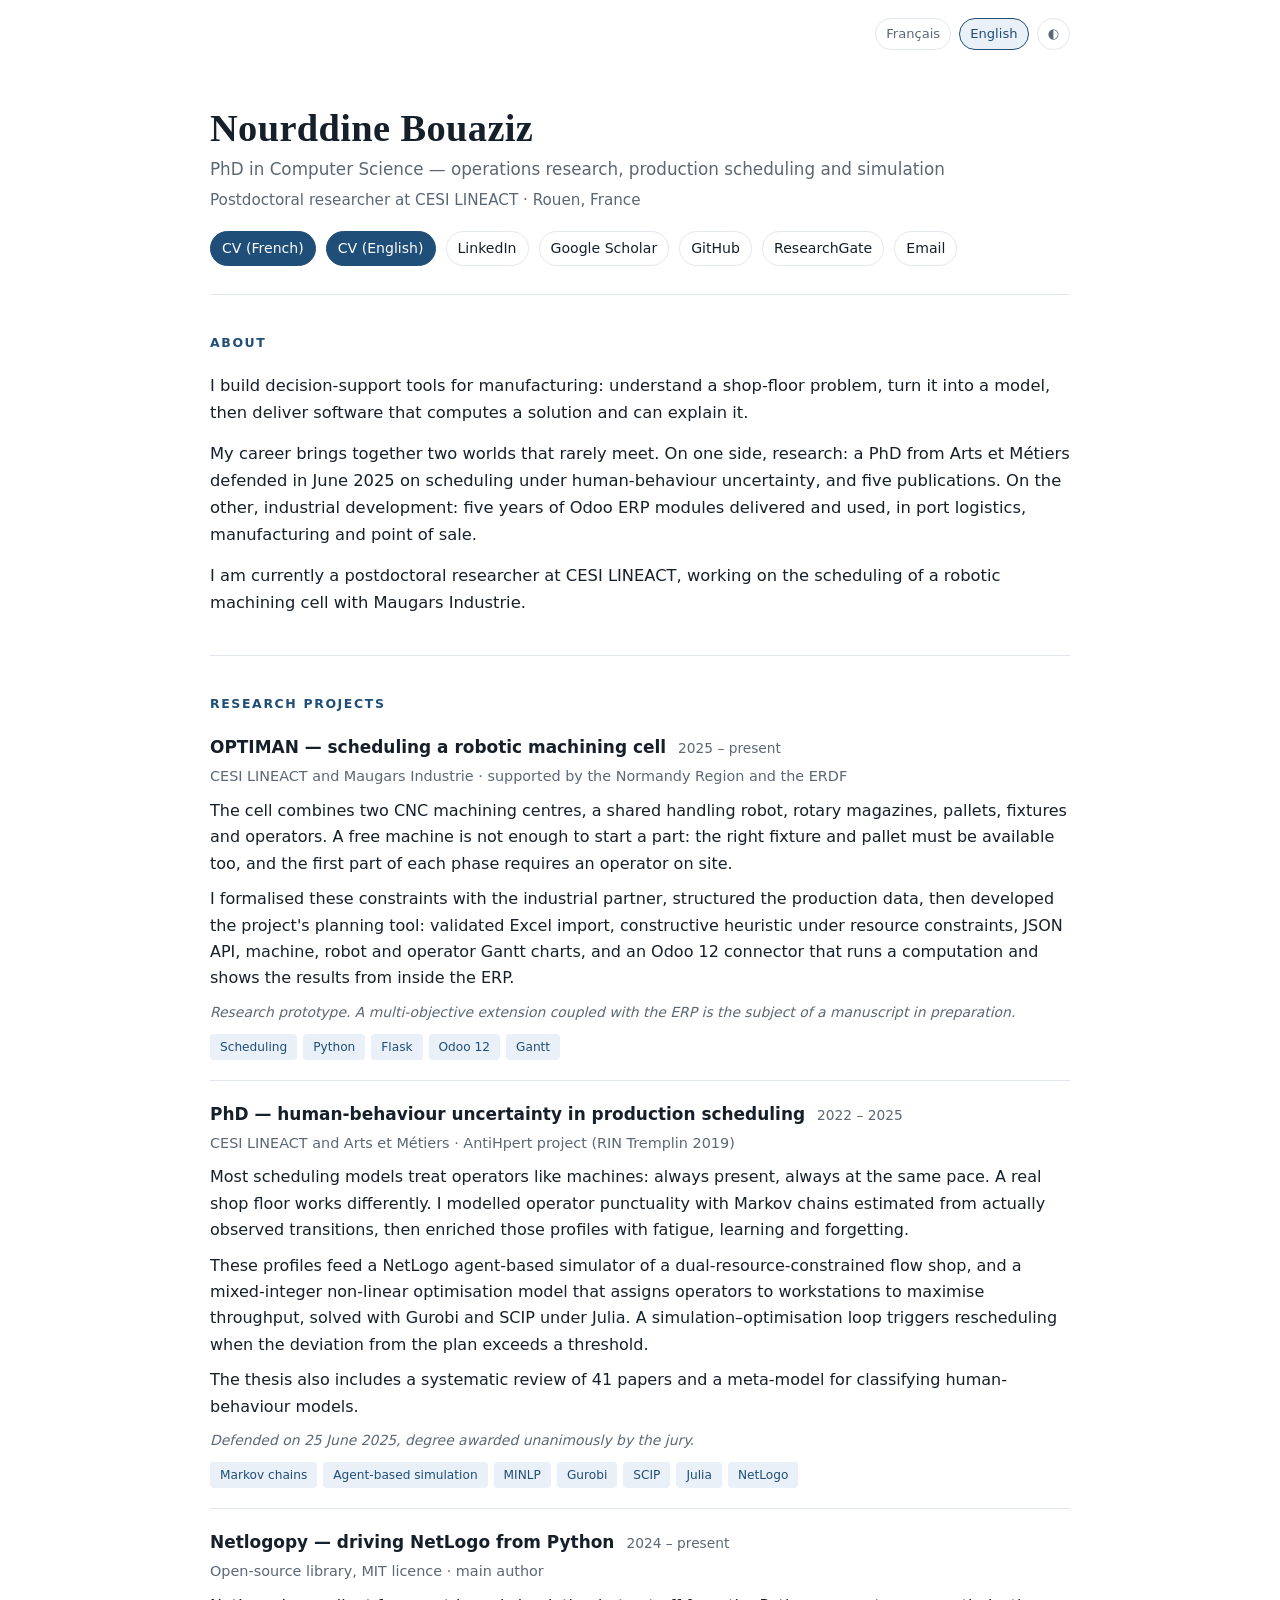
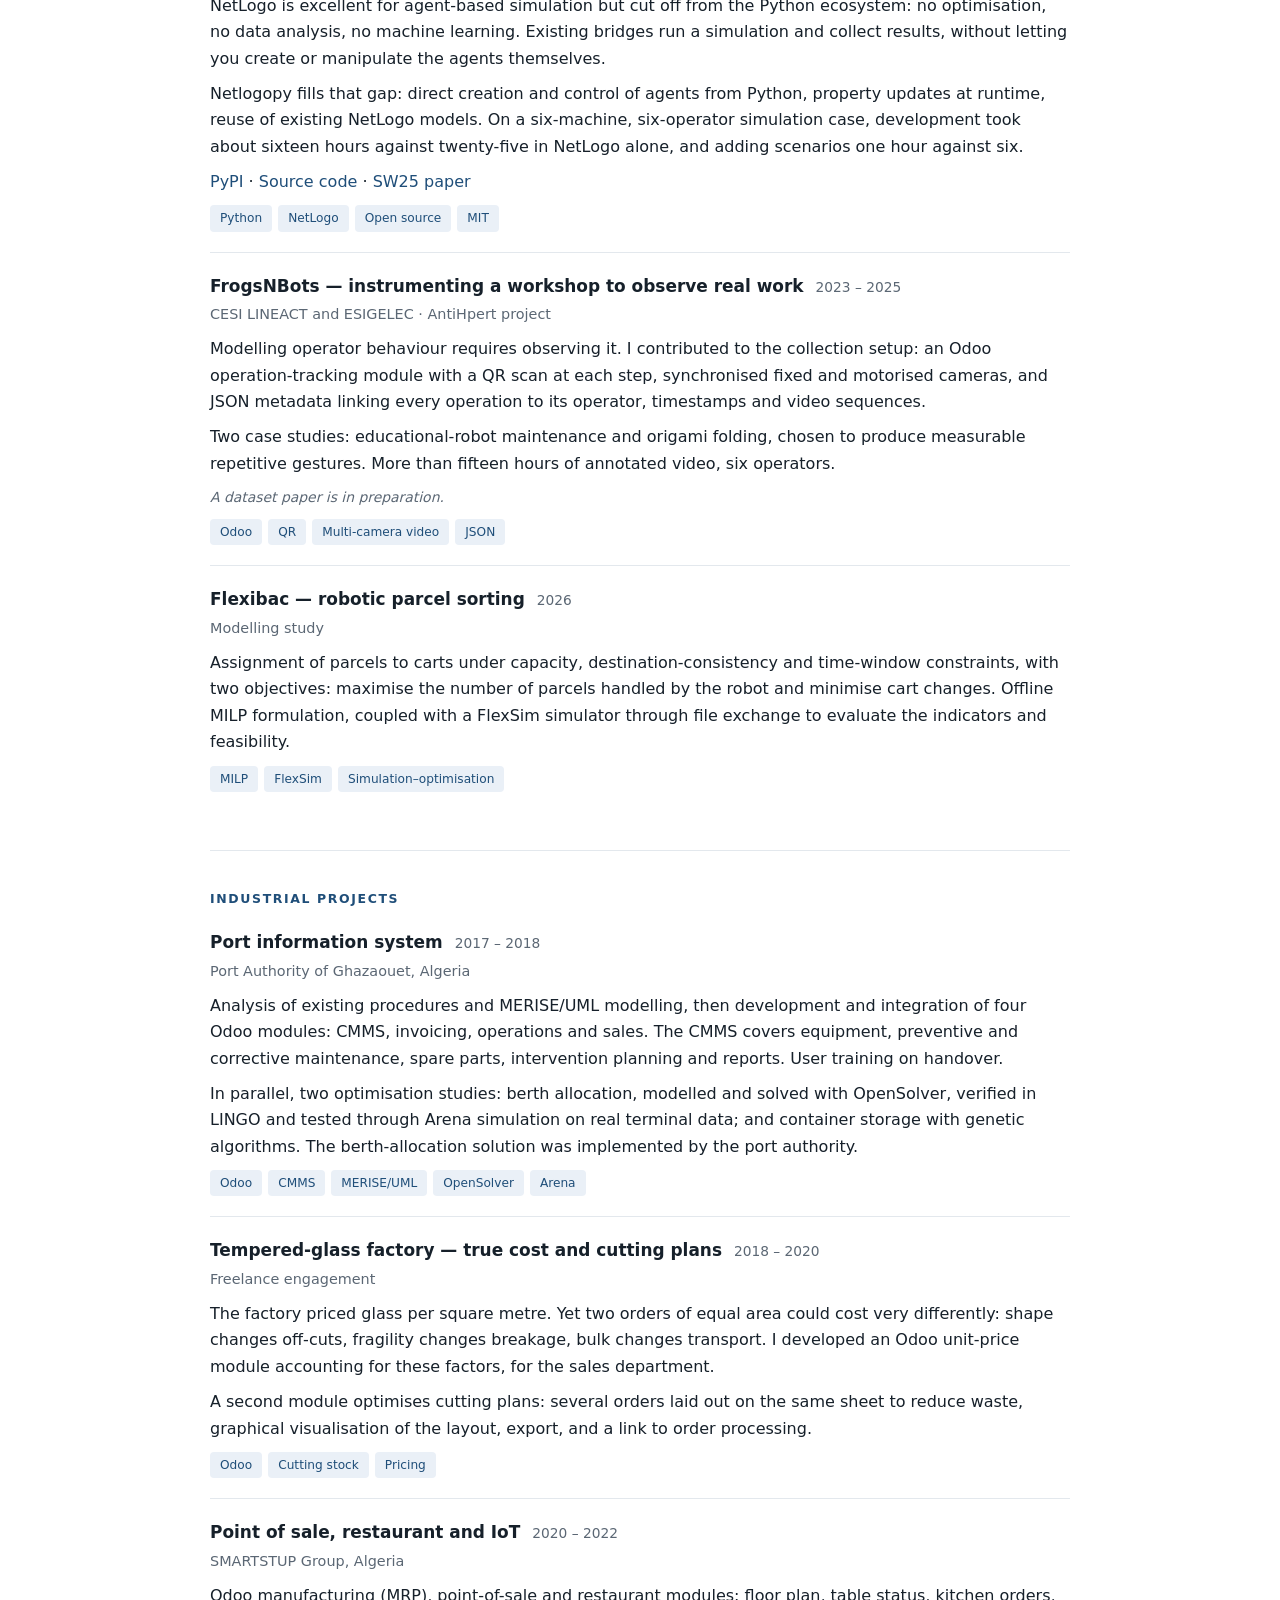
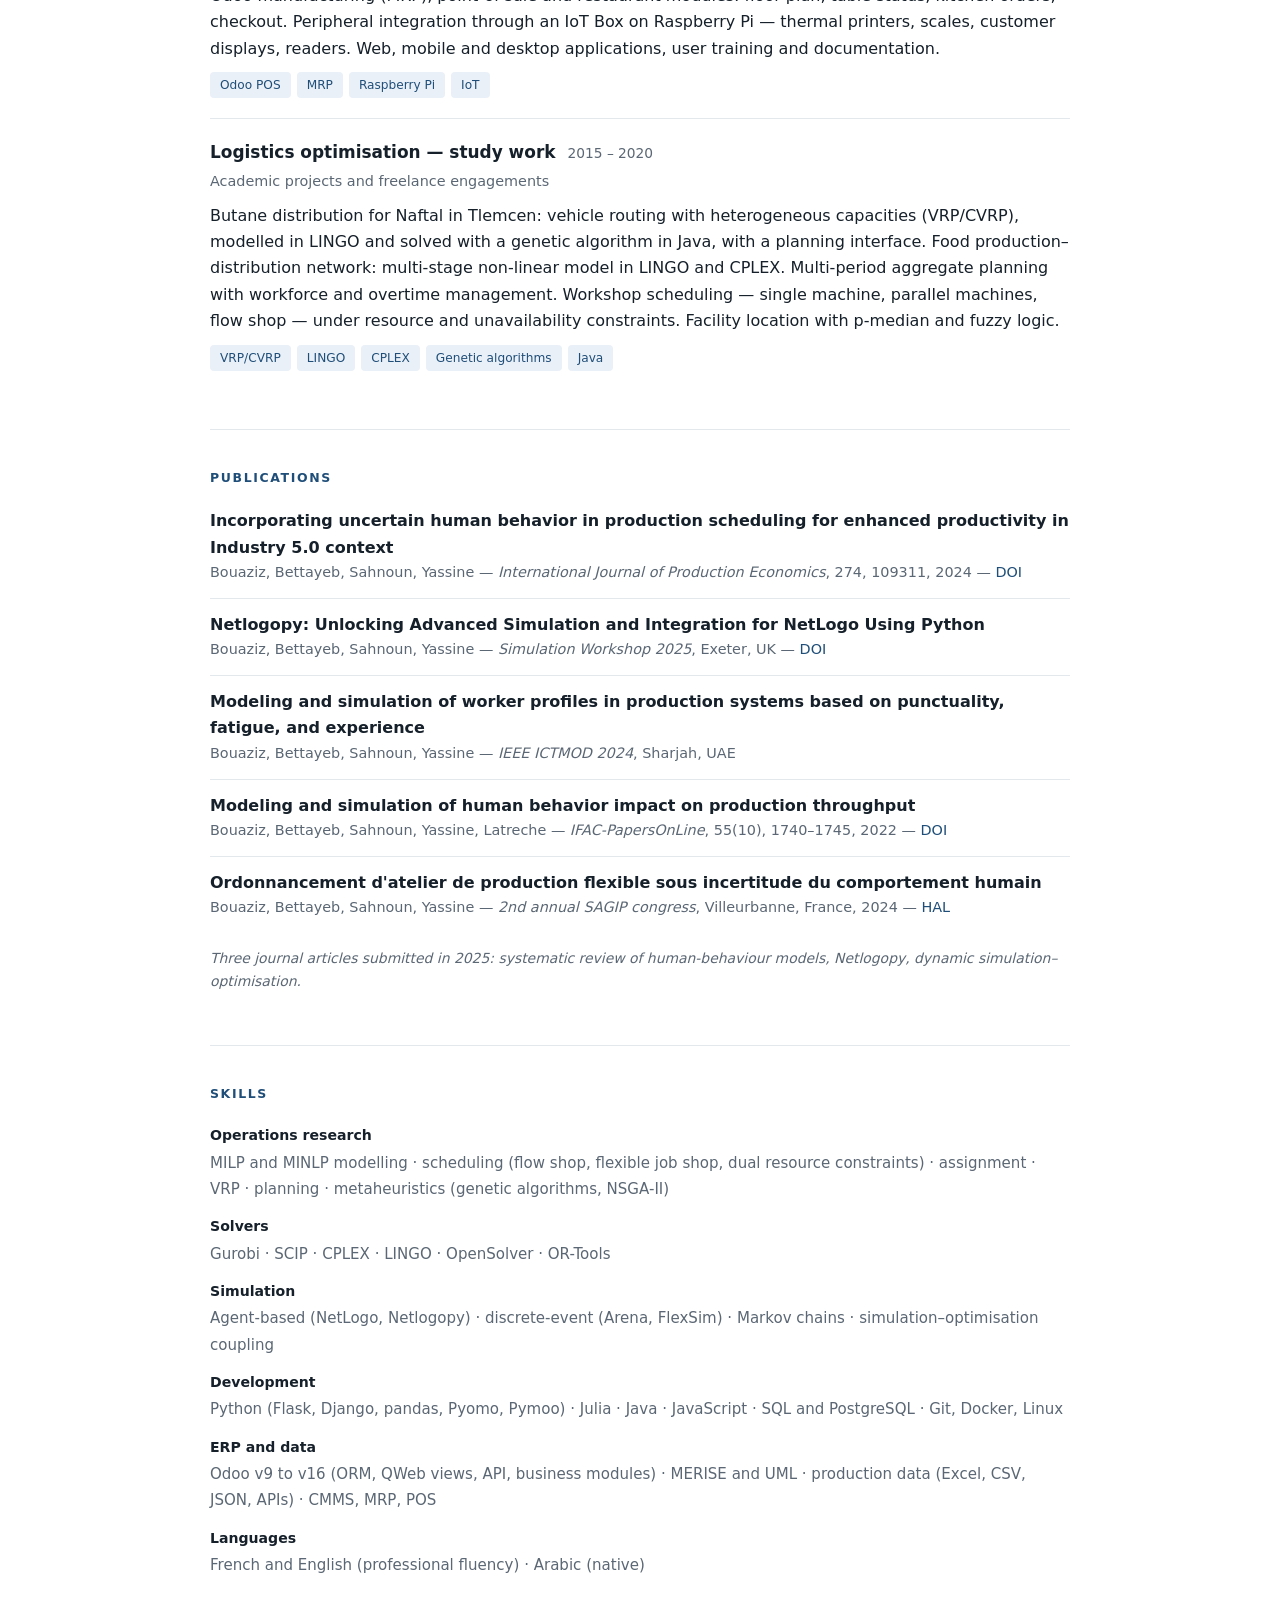
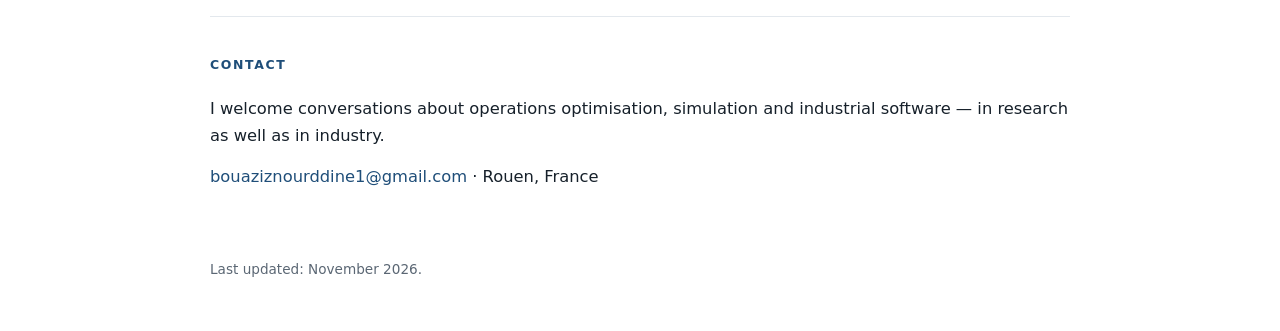
==== index.html @ d294c8d3 "Add files via upload" ====
<!doctype html>
<html lang="fr">
<head>
<meta charset="utf-8">
<meta name="viewport" content="width=device-width, initial-scale=1">
<title>Nourddine Bouaziz</title>
<meta name="description" content="Docteur en informatique — recherche opérationnelle, ordonnancement et simulation des systèmes de production. Python, Odoo, optimisation.">
<link rel="icon" href="data:image/svg+xml,<svg xmlns='http://www.w3.org/2000/svg' viewBox='0 0 100 100'><text y='.9em' font-size='90'>⚙️</text></svg>">
<style>
  :root{
    --bg:#ffffff; --fg:#16202a; --muted:#5b6774; --accent:#1f4e79;
    --accent-soft:#eaf0f7; --border:#e3e8ed; --card:#ffffff; --shadow:0 1px 3px rgba(16,32,48,.06);
    --maxw:860px;
  }
  @media (prefers-color-scheme: dark){
    :root:not([data-theme="light"]){
      --bg:#10161c; --fg:#e7ebef; --muted:#97a3b0; --accent:#7fb2dd;
      --accent-soft:#17222d; --border:#242f3a; --card:#151d25; --shadow:none;
    }
  }
  :root[data-theme="dark"]{
    --bg:#10161c; --fg:#e7ebef; --muted:#97a3b0; --accent:#7fb2dd;
    --accent-soft:#17222d; --border:#242f3a; --card:#151d25; --shadow:none;
  }
  *{box-sizing:border-box}
  html{-webkit-text-size-adjust:100%}
  body{
    margin:0; background:var(--bg); color:var(--fg);
    font:16px/1.65 system-ui,-apple-system,"Segoe UI",Roboto,"Helvetica Neue",Arial,sans-serif;
    padding:0 16px;
  }
  .wrap{max-width:var(--maxw); margin:0 auto}
  a{color:var(--accent); text-decoration:none}
  a:hover{text-decoration:underline}

  /* ---------- en-tête ---------- */
  header{padding:56px 0 28px; border-bottom:1px solid var(--border)}
  .name{
    font-family:Georgia,"Times New Roman",serif; font-size:2.4rem; line-height:1.15;
    margin:0 0 6px; letter-spacing:.01em;
  }
  .tagline{color:var(--muted); font-size:1.05rem; margin:0 0 4px}
  .tagline2{color:var(--muted); font-size:.95rem; margin:0 0 18px}
  .links{display:flex; flex-wrap:wrap; gap:8px 10px; margin-top:14px}
  .links a{
    display:inline-block; padding:5px 11px; border:1px solid var(--border);
    border-radius:999px; font-size:.88rem; color:var(--fg); background:var(--card);
  }
  .links a:hover{border-color:var(--accent); color:var(--accent); text-decoration:none}
  .links a.primary{background:var(--accent); border-color:var(--accent); color:#fff}
  .links a.primary:hover{opacity:.9; color:#fff}

  .toolbar{display:flex; justify-content:flex-end; gap:8px; padding-top:18px}
  .toolbar button{
    font:inherit; font-size:.82rem; padding:4px 10px; cursor:pointer;
    background:var(--card); color:var(--muted);
    border:1px solid var(--border); border-radius:999px;
  }
  .toolbar button[aria-pressed="true"]{background:var(--accent-soft); color:var(--accent); border-color:var(--accent)}

  /* ---------- sections ---------- */
  section{padding:38px 0; border-bottom:1px solid var(--border)}
  section:last-of-type{border-bottom:none}
  h2{
    font-size:.78rem; text-transform:uppercase; letter-spacing:.13em;
    color:var(--accent); margin:0 0 20px; font-weight:700;
  }
  .lead{font-size:1.02rem; margin:0 0 14px}
  .lead:last-child{margin-bottom:0}

  /* ---------- projets ---------- */
  .project{
    padding:20px 0; border-top:1px solid var(--border);
  }
  .project:first-of-type{border-top:none; padding-top:0}
  .p-head{display:flex; flex-wrap:wrap; align-items:baseline; gap:4px 12px; margin-bottom:3px}
  .p-title{font-size:1.06rem; font-weight:650; margin:0}
  .p-period{color:var(--muted); font-size:.86rem; white-space:nowrap}
  .p-org{color:var(--muted); font-size:.9rem; margin:0 0 9px}
  .project p{margin:0 0 9px}
  .tags{display:flex; flex-wrap:wrap; gap:6px; margin-top:10px}
  .tag{
    font-size:.76rem; padding:2px 9px; border-radius:4px;
    background:var(--accent-soft); color:var(--accent); border:1px solid transparent;
  }
  .note{font-size:.87rem; color:var(--muted); font-style:italic}

  /* ---------- publications ---------- */
  .pub{padding:13px 0; border-top:1px solid var(--border)}
  .pub:first-of-type{border-top:none; padding-top:0}
  .pub-t{font-weight:600}
  .pub-m{color:var(--muted); font-size:.9rem}

  /* ---------- compétences ---------- */
  .skill{margin-bottom:13px}
  .skill:last-child{margin-bottom:0}
  .skill b{display:block; font-size:.88rem; margin-bottom:2px}
  .skill span{color:var(--muted); font-size:.94rem}

  footer{padding:30px 0 50px; color:var(--muted); font-size:.85rem}

  [hidden]{display:none !important}

  @media (max-width:600px){
    header{padding-top:34px}
    .name{font-size:1.95rem}
    section{padding:30px 0}
    .p-period{white-space:normal}
  }
</style>
</head>
<body>
<div class="wrap">

  <div class="toolbar">
    <button id="btn-fr" aria-pressed="true">Français</button>
    <button id="btn-en" aria-pressed="false">English</button>
    <button id="btn-theme" aria-pressed="false" title="Thème clair / sombre">◐</button>
  </div>

  <header>
    <h1 class="name">Nourddine Bouaziz</h1>
    <p class="tagline" data-fr="Docteur en informatique — recherche opérationnelle, ordonnancement et simulation" data-en="PhD in Computer Science — operations research, production scheduling and simulation">Docteur en informatique — recherche opérationnelle, ordonnancement et simulation</p>
    <p class="tagline2" data-fr="Chercheur postdoctoral au CESI LINEACT · Rouen, France" data-en="Postdoctoral researcher at CESI LINEACT · Rouen, France">Chercheur postdoctoral au CESI LINEACT · Rouen, France</p>
    <nav class="links">
      <a class="primary" href="CV_Bouaziz_RO-RD_FR.pdf" data-fr="CV (français)" data-en="CV (French)">CV (français)</a>
      <a class="primary" href="CV_Bouaziz_RO-RD_EN.pdf" data-fr="CV (anglais)" data-en="CV (English)">CV (anglais)</a>
      <a href="https://www.linkedin.com/in/nourddine-bouaziz-b58224350/">LinkedIn</a>
      <a href="https://scholar.google.fr/citations?user=P_OKvKwAAAAJ">Google&nbsp;Scholar</a>
      <a href="https://github.com/Bouaziz19">GitHub</a>
      <a href="https://www.researchgate.net/profile/Nourddine-Bouaziz">ResearchGate</a>
      <a href="mailto:bouaziznourddine1@gmail.com">Email</a>
    </nav>
  </header>

  <!-- ================= FRANÇAIS ================= -->
  <main id="fr">

    <section>
      <h2>À propos</h2>
      <p class="lead">Je conçois des outils d'aide à la décision pour la production : comprendre un problème d'atelier, le représenter par un modèle, puis livrer un logiciel qui calcule une solution et sait l'expliquer.</p>
      <p class="lead">Mon parcours associe deux mondes qui se croisent rarement. D'un côté la recherche : un doctorat aux Arts et Métiers soutenu en juin 2025 sur l'ordonnancement sous incertitude du comportement humain, et cinq publications. De l'autre le développement industriel : cinq années de modules ERP Odoo livrés et utilisés, en logistique portuaire, en production et en point de vente.</p>
      <p class="lead">Je suis aujourd'hui chercheur postdoctoral au CESI LINEACT, sur l'ordonnancement d'une cellule d'usinage robotisée avec Maugars Industrie.</p>
    </section>

    <section>
      <h2>Projets de recherche</h2>

      <article class="project">
        <div class="p-head">
          <h3 class="p-title">OPTIMAN — ordonnancement d'une cellule d'usinage robotisée</h3>
          <span class="p-period">2025 – aujourd'hui</span>
        </div>
        <p class="p-org">CESI LINEACT et Maugars Industrie · soutien Région Normandie et FEDER</p>
        <p>Une cellule réunit deux centres d'usinage CNC, un robot de manutention partagé, des magasins rotatifs, des palettes, des montages et des opérateurs. Une machine libre ne suffit pas à lancer une pièce : il faut aussi le bon montage, la bonne palette et, pour la première pièce de chaque phase, un opérateur présent.</p>
        <p>J'ai formalisé ces contraintes avec l'industriel, structuré les données de production, puis développé l'outil de planification du projet : import Excel validé, heuristique constructive sous contraintes de ressources, API JSON, diagrammes de Gantt machines, robot et opérateurs, et un connecteur Odoo 12 qui permet de lancer un calcul et de consulter les résultats depuis l'ERP.</p>
        <p class="note">Prototype de recherche. Une extension multiobjectif couplée à l'ERP fait l'objet d'un manuscrit en préparation.</p>
        <div class="tags"><span class="tag">Ordonnancement</span><span class="tag">Python</span><span class="tag">Flask</span><span class="tag">Odoo 12</span><span class="tag">Gantt</span></div>
      </article>

      <article class="project">
        <div class="p-head">
          <h3 class="p-title">Doctorat — l'incertitude du comportement humain dans l'ordonnancement</h3>
          <span class="p-period">2022 – 2025</span>
        </div>
        <p class="p-org">CESI LINEACT et Arts et Métiers · projet AntiHpert (RIN Tremplin 2019)</p>
        <p>La plupart des modèles d'ordonnancement traitent les opérateurs comme des machines : toujours présents, toujours à la même vitesse. La réalité d'un atelier est autre. J'ai modélisé la ponctualité des opérateurs par des chaînes de Markov estimées sur des transitions réellement observées, puis enrichi ces profils par la fatigue, l'apprentissage et l'oubli.</p>
        <p>Ces profils alimentent un simulateur multi-agents NetLogo d'un flow-shop à double contrainte de ressources, et un modèle d'optimisation non linéaire en nombres entiers qui affecte les opérateurs aux postes en maximisant le débit, résolu avec Gurobi et SCIP sous Julia. Une boucle de simulation–optimisation déclenche un réordonnancement lorsque l'écart au planning dépasse un seuil.</p>
        <p>La thèse comprend aussi une revue systématique de 41 articles et un métamodèle de classification des modèles de comportement humain.</p>
        <p class="note">Soutenue le 25 juin 2025, grade décerné à l'unanimité du jury.</p>
        <div class="tags"><span class="tag">Chaînes de Markov</span><span class="tag">Simulation multi-agents</span><span class="tag">MINLP</span><span class="tag">Gurobi</span><span class="tag">SCIP</span><span class="tag">Julia</span><span class="tag">NetLogo</span></div>
      </article>

      <article class="project">
        <div class="p-head">
          <h3 class="p-title">Netlogopy — piloter NetLogo depuis Python</h3>
          <span class="p-period">2024 – aujourd'hui</span>
        </div>
        <p class="p-org">Bibliothèque open source, licence MIT · auteur principal</p>
        <p>NetLogo est excellent pour la simulation multi-agents, mais isolé de l'écosystème Python : pas d'optimisation, pas d'analyse de données, pas d'apprentissage automatique. Les passerelles existantes lancent une simulation et récupèrent des résultats, sans permettre de créer ni de manipuler les agents eux-mêmes.</p>
        <p>Netlogopy comble ce manque : création et contrôle direct des agents depuis Python, modification de leurs propriétés en cours d'exécution, réutilisation des modèles NetLogo existants. Sur un cas de simulation à six machines et six opérateurs, le développement a demandé environ seize heures contre vingt-cinq en NetLogo seul, et l'ajout de scénarios une heure contre six.</p>
        <p>
          <a href="https://pypi.org/project/netlogopy/">PyPI</a> ·
          <a href="https://github.com/Bouaziz19/netlogopy">Code source</a> ·
          <a href="https://doi.org/10.36819/SW25.019">Article SW25</a>
        </p>
        <div class="tags"><span class="tag">Python</span><span class="tag">NetLogo</span><span class="tag">Open source</span><span class="tag">MIT</span></div>
      </article>

      <article class="project">
        <div class="p-head">
          <h3 class="p-title">FrogsNBots — instrumenter un atelier pour observer le travail réel</h3>
          <span class="p-period">2023 – 2025</span>
        </div>
        <p class="p-org">CESI LINEACT et ESIGELEC · projet AntiHpert</p>
        <p>Modéliser le comportement des opérateurs suppose de l'observer. J'ai contribué au dispositif de collecte : un module Odoo de suivi des opérations avec scans QR à chaque étape, des caméras fixes et motorisées synchronisées, et des métadonnées JSON reliant chaque opération à son opérateur, à son horodatage et à ses séquences vidéo.</p>
        <p>Deux cas d'étude : la maintenance de robots éducatifs et le pliage d'origami, choisis pour produire des gestes répétitifs mesurables. Plus de quinze heures de vidéo annotée, six opérateurs.</p>
        <p class="note">Manuscrit de description du jeu de données en cours.</p>
        <div class="tags"><span class="tag">Odoo</span><span class="tag">QR</span><span class="tag">Vidéo multicaméra</span><span class="tag">JSON</span></div>
      </article>

      <article class="project">
        <div class="p-head">
          <h3 class="p-title">Flexibac — tri robotisé de colis</h3>
          <span class="p-period">2026</span>
        </div>
        <p class="p-org">Étude de modélisation</p>
        <p>Affectation de colis à des chariots sous contraintes de capacité, de cohérence des destinations et de fenêtres temporelles, avec deux objectifs : maximiser le nombre de colis traités par le robot et minimiser les changements de chariots. Formulation MILP hors ligne, couplée à un simulateur FlexSim par échange de fichiers pour évaluer les indicateurs et la faisabilité.</p>
        <div class="tags"><span class="tag">MILP</span><span class="tag">FlexSim</span><span class="tag">Simulation–optimisation</span></div>
      </article>
    </section>

    <section>
      <h2>Projets industriels</h2>

      <article class="project">
        <div class="p-head">
          <h3 class="p-title">Système d'information portuaire</h3>
          <span class="p-period">2017 – 2018</span>
        </div>
        <p class="p-org">Entreprise Portuaire de Ghazaouet, Algérie</p>
        <p>Analyse des procédures existantes et modélisation MERISE/UML, puis développement et intégration de quatre modules Odoo : GMAO, facturation, exploitation et commercial. La GMAO couvre les équipements, la maintenance préventive et corrective, les pièces de rechange, la planification des interventions et les comptes rendus. Formation des utilisateurs à la prise en main.</p>
        <p>En parallèle, deux études d'optimisation : l'allocation des postes à quai, modélisée puis résolue avec OpenSolver, vérifiée sous LINGO et testée par simulation Arena sur les données réelles du terminal ; et le stockage de conteneurs par algorithmes génétiques. La solution d'allocation a été mise en œuvre par l'entreprise portuaire.</p>
        <div class="tags"><span class="tag">Odoo</span><span class="tag">GMAO</span><span class="tag">MERISE/UML</span><span class="tag">OpenSolver</span><span class="tag">Arena</span></div>
      </article>

      <article class="project">
        <div class="p-head">
          <h3 class="p-title">Usine de verre trempé — prix de revient et plans de découpe</h3>
          <span class="p-period">2018 – 2020</span>
        </div>
        <p class="p-org">Mission indépendante</p>
        <p>L'usine facturait le verre au mètre carré. Deux commandes de même surface pouvaient pourtant coûter très différemment : la forme change les chutes, la fragilité change le taux de casse, l'encombrement change le transport. J'ai développé un module Odoo de calcul du prix unitaire intégrant ces facteurs, destiné au service commercial.</p>
        <p>Un second module optimise les plans de découpe : répartition de plusieurs commandes sur une même plaque pour réduire les chutes, visualisation graphique du plan, export, et liaison avec le traitement des commandes.</p>
        <div class="tags"><span class="tag">Odoo</span><span class="tag">Cutting stock</span><span class="tag">Tarification</span></div>
      </article>

      <article class="project">
        <div class="p-head">
          <h3 class="p-title">Point de vente, restauration et IoT</h3>
          <span class="p-period">2020 – 2022</span>
        </div>
        <p class="p-org">SMARTSTUP Group, Algérie</p>
        <p>Modules Odoo de production (MRP), de point de vente et de restauration : plan de salle, état des tables, commandes cuisine, encaissement. Intégration des périphériques par IoT Box sur Raspberry Pi — imprimantes thermiques, balances, afficheurs client, lecteurs. Développement d'applications web, mobile et desktop, formation des utilisateurs et documentation.</p>
        <div class="tags"><span class="tag">Odoo POS</span><span class="tag">MRP</span><span class="tag">Raspberry Pi</span><span class="tag">IoT</span></div>
      </article>

      <article class="project">
        <div class="p-head">
          <h3 class="p-title">Optimisation logistique — travaux d'étude</h3>
          <span class="p-period">2015 – 2020</span>
        </div>
        <p class="p-org">Projets académiques et missions indépendantes</p>
        <p>Distribution de gaz butane pour Naftal à Tlemcen : tournées de véhicules à capacités hétérogènes (VRP/CVRP), modélisée sous LINGO et résolue par algorithme génétique en Java, avec interface de planification. Réseau de production–distribution agroalimentaire : modèle non linéaire multi-étapes sous LINGO et CPLEX. Planification agrégée multi-période avec gestion des effectifs et des heures supplémentaires. Ordonnancement d'ateliers — machine unique, machines parallèles, flow-shop — sous contraintes de ressources et d'indisponibilité. Localisation d'installations par p-médian et par logique floue.</p>
        <div class="tags"><span class="tag">VRP/CVRP</span><span class="tag">LINGO</span><span class="tag">CPLEX</span><span class="tag">Algorithmes génétiques</span><span class="tag">Java</span></div>
      </article>
    </section>

    <section>
      <h2>Publications</h2>
      <div class="pub">
        <div class="pub-t">Incorporating uncertain human behavior in production scheduling for enhanced productivity in Industry 5.0 context</div>
        <div class="pub-m">Bouaziz, Bettayeb, Sahnoun, Yassine — <i>International Journal of Production Economics</i>, 274, 109311, 2024 — <a href="https://doi.org/10.1016/j.ijpe.2024.109311">DOI</a></div>
      </div>
      <div class="pub">
        <div class="pub-t">Netlogopy: Unlocking Advanced Simulation and Integration for NetLogo Using Python</div>
        <div class="pub-m">Bouaziz, Bettayeb, Sahnoun, Yassine — <i>Simulation Workshop 2025</i>, Exeter — <a href="https://doi.org/10.36819/SW25.019">DOI</a></div>
      </div>
      <div class="pub">
        <div class="pub-t">Modeling and simulation of worker profiles in production systems based on punctuality, fatigue, and experience</div>
        <div class="pub-m">Bouaziz, Bettayeb, Sahnoun, Yassine — <i>IEEE ICTMOD 2024</i>, Sharjah</div>
      </div>
      <div class="pub">
        <div class="pub-t">Modeling and simulation of human behavior impact on production throughput</div>
        <div class="pub-m">Bouaziz, Bettayeb, Sahnoun, Yassine, Latreche — <i>IFAC-PapersOnLine</i>, 55(10), 1740–1745, 2022 — <a href="https://doi.org/10.1016/j.ifacol.2022.09.649">DOI</a></div>
      </div>
      <div class="pub">
        <div class="pub-t">Ordonnancement d'atelier de production flexible sous incertitude du comportement humain</div>
        <div class="pub-m">Bouaziz, Bettayeb, Sahnoun, Yassine — <i>2<sup>e</sup> congrès annuel de la SAGIP</i>, Villeurbanne, 2024 — <a href="https://hal.science/hal-04627782">HAL</a></div>
      </div>
      <p class="note" style="margin-top:14px">Trois articles de revue soumis en 2025 : revue systématique des modèles de comportement humain, Netlogopy, sim-optimisation dynamique.</p>
    </section>

    <section>
      <h2>Compétences</h2>
      <div class="skill"><b>Recherche opérationnelle</b><span>Modélisation MILP et MINLP · ordonnancement (flow-shop, job-shop flexible, double contrainte de ressources) · affectation · VRP · planification · métaheuristiques (algorithmes génétiques, NSGA-II)</span></div>
      <div class="skill"><b>Solveurs</b><span>Gurobi · SCIP · CPLEX · LINGO · OpenSolver · OR-Tools</span></div>
      <div class="skill"><b>Simulation</b><span>Multi-agents (NetLogo, Netlogopy) · événements discrets (Arena, FlexSim) · chaînes de Markov · couplage simulation–optimisation</span></div>
      <div class="skill"><b>Développement</b><span>Python (Flask, Django, pandas, Pyomo, Pymoo) · Julia · Java · JavaScript · SQL et PostgreSQL · Git, Docker, Linux</span></div>
      <div class="skill"><b>ERP et données</b><span>Odoo v9 à v16 (ORM, vues QWeb, API, modules métier) · MERISE et UML · données de production (Excel, CSV, JSON, API) · GMAO, MRP, POS</span></div>
      <div class="skill"><b>Langues</b><span>Français et anglais (courant professionnel) · arabe (langue maternelle)</span></div>
    </section>

    <section>
      <h2>Contact</h2>
      <p class="lead">Je suis ouvert aux échanges sur l'optimisation des opérations, la simulation et les logiciels industriels — en recherche comme en industrie.</p>
      <p class="lead"><a href="mailto:bouaziznourddine1@gmail.com">bouaziznourddine1@gmail.com</a> · Rouen, France</p>
    </section>

  </main>

  <!-- ================= ENGLISH ================= -->
  <main id="en" hidden>

    <section>
      <h2>About</h2>
      <p class="lead">I build decision-support tools for manufacturing: understand a shop-floor problem, turn it into a model, then deliver software that computes a solution and can explain it.</p>
      <p class="lead">My career brings together two worlds that rarely meet. On one side, research: a PhD from Arts et Métiers defended in June 2025 on scheduling under human-behaviour uncertainty, and five publications. On the other, industrial development: five years of Odoo ERP modules delivered and used, in port logistics, manufacturing and point of sale.</p>
      <p class="lead">I am currently a postdoctoral researcher at CESI LINEACT, working on the scheduling of a robotic machining cell with Maugars Industrie.</p>
    </section>

    <section>
      <h2>Research projects</h2>

      <article class="project">
        <div class="p-head">
          <h3 class="p-title">OPTIMAN — scheduling a robotic machining cell</h3>
          <span class="p-period">2025 – present</span>
        </div>
        <p class="p-org">CESI LINEACT and Maugars Industrie · supported by the Normandy Region and the ERDF</p>
        <p>The cell combines two CNC machining centres, a shared handling robot, rotary magazines, pallets, fixtures and operators. A free machine is not enough to start a part: the right fixture and pallet must be available too, and the first part of each phase requires an operator on site.</p>
        <p>I formalised these constraints with the industrial partner, structured the production data, then developed the project's planning tool: validated Excel import, constructive heuristic under resource constraints, JSON API, machine, robot and operator Gantt charts, and an Odoo 12 connector that runs a computation and shows the results from inside the ERP.</p>
        <p class="note">Research prototype. A multi-objective extension coupled with the ERP is the subject of a manuscript in preparation.</p>
        <div class="tags"><span class="tag">Scheduling</span><span class="tag">Python</span><span class="tag">Flask</span><span class="tag">Odoo 12</span><span class="tag">Gantt</span></div>
      </article>

      <article class="project">
        <div class="p-head">
          <h3 class="p-title">PhD — human-behaviour uncertainty in production scheduling</h3>
          <span class="p-period">2022 – 2025</span>
        </div>
        <p class="p-org">CESI LINEACT and Arts et Métiers · AntiHpert project (RIN Tremplin 2019)</p>
        <p>Most scheduling models treat operators like machines: always present, always at the same pace. A real shop floor works differently. I modelled operator punctuality with Markov chains estimated from actually observed transitions, then enriched those profiles with fatigue, learning and forgetting.</p>
        <p>These profiles feed a NetLogo agent-based simulator of a dual-resource-constrained flow shop, and a mixed-integer non-linear optimisation model that assigns operators to workstations to maximise throughput, solved with Gurobi and SCIP under Julia. A simulation–optimisation loop triggers rescheduling when the deviation from the plan exceeds a threshold.</p>
        <p>The thesis also includes a systematic review of 41 papers and a meta-model for classifying human-behaviour models.</p>
        <p class="note">Defended on 25 June 2025, degree awarded unanimously by the jury.</p>
        <div class="tags"><span class="tag">Markov chains</span><span class="tag">Agent-based simulation</span><span class="tag">MINLP</span><span class="tag">Gurobi</span><span class="tag">SCIP</span><span class="tag">Julia</span><span class="tag">NetLogo</span></div>
      </article>

      <article class="project">
        <div class="p-head">
          <h3 class="p-title">Netlogopy — driving NetLogo from Python</h3>
          <span class="p-period">2024 – present</span>
        </div>
        <p class="p-org">Open-source library, MIT licence · main author</p>
        <p>NetLogo is excellent for agent-based simulation but cut off from the Python ecosystem: no optimisation, no data analysis, no machine learning. Existing bridges run a simulation and collect results, without letting you create or manipulate the agents themselves.</p>
        <p>Netlogopy fills that gap: direct creation and control of agents from Python, property updates at runtime, reuse of existing NetLogo models. On a six-machine, six-operator simulation case, development took about sixteen hours against twenty-five in NetLogo alone, and adding scenarios one hour against six.</p>
        <p>
          <a href="https://pypi.org/project/netlogopy/">PyPI</a> ·
          <a href="https://github.com/Bouaziz19/netlogopy">Source code</a> ·
          <a href="https://doi.org/10.36819/SW25.019">SW25 paper</a>
        </p>
        <div class="tags"><span class="tag">Python</span><span class="tag">NetLogo</span><span class="tag">Open source</span><span class="tag">MIT</span></div>
      </article>

      <article class="project">
        <div class="p-head">
          <h3 class="p-title">FrogsNBots — instrumenting a workshop to observe real work</h3>
          <span class="p-period">2023 – 2025</span>
        </div>
        <p class="p-org">CESI LINEACT and ESIGELEC · AntiHpert project</p>
        <p>Modelling operator behaviour requires observing it. I contributed to the collection setup: an Odoo operation-tracking module with a QR scan at each step, synchronised fixed and motorised cameras, and JSON metadata linking every operation to its operator, timestamps and video sequences.</p>
        <p>Two case studies: educational-robot maintenance and origami folding, chosen to produce measurable repetitive gestures. More than fifteen hours of annotated video, six operators.</p>
        <p class="note">A dataset paper is in preparation.</p>
        <div class="tags"><span class="tag">Odoo</span><span class="tag">QR</span><span class="tag">Multi-camera video</span><span class="tag">JSON</span></div>
      </article>

      <article class="project">
        <div class="p-head">
          <h3 class="p-title">Flexibac — robotic parcel sorting</h3>
          <span class="p-period">2026</span>
        </div>
        <p class="p-org">Modelling study</p>
        <p>Assignment of parcels to carts under capacity, destination-consistency and time-window constraints, with two objectives: maximise the number of parcels handled by the robot and minimise cart changes. Offline MILP formulation, coupled with a FlexSim simulator through file exchange to evaluate the indicators and feasibility.</p>
        <div class="tags"><span class="tag">MILP</span><span class="tag">FlexSim</span><span class="tag">Simulation–optimisation</span></div>
      </article>
    </section>

    <section>
      <h2>Industrial projects</h2>

      <article class="project">
        <div class="p-head">
          <h3 class="p-title">Port information system</h3>
          <span class="p-period">2017 – 2018</span>
        </div>
        <p class="p-org">Port Authority of Ghazaouet, Algeria</p>
        <p>Analysis of existing procedures and MERISE/UML modelling, then development and integration of four Odoo modules: CMMS, invoicing, operations and sales. The CMMS covers equipment, preventive and corrective maintenance, spare parts, intervention planning and reports. User training on handover.</p>
        <p>In parallel, two optimisation studies: berth allocation, modelled and solved with OpenSolver, verified in LINGO and tested through Arena simulation on real terminal data; and container storage with genetic algorithms. The berth-allocation solution was implemented by the port authority.</p>
        <div class="tags"><span class="tag">Odoo</span><span class="tag">CMMS</span><span class="tag">MERISE/UML</span><span class="tag">OpenSolver</span><span class="tag">Arena</span></div>
      </article>

      <article class="project">
        <div class="p-head">
          <h3 class="p-title">Tempered-glass factory — true cost and cutting plans</h3>
          <span class="p-period">2018 – 2020</span>
        </div>
        <p class="p-org">Freelance engagement</p>
        <p>The factory priced glass per square metre. Yet two orders of equal area could cost very differently: shape changes off-cuts, fragility changes breakage, bulk changes transport. I developed an Odoo unit-price module accounting for these factors, for the sales department.</p>
        <p>A second module optimises cutting plans: several orders laid out on the same sheet to reduce waste, graphical visualisation of the layout, export, and a link to order processing.</p>
        <div class="tags"><span class="tag">Odoo</span><span class="tag">Cutting stock</span><span class="tag">Pricing</span></div>
      </article>

      <article class="project">
        <div class="p-head">
          <h3 class="p-title">Point of sale, restaurant and IoT</h3>
          <span class="p-period">2020 – 2022</span>
        </div>
        <p class="p-org">SMARTSTUP Group, Algeria</p>
        <p>Odoo manufacturing (MRP), point-of-sale and restaurant modules: floor plan, table status, kitchen orders, checkout. Peripheral integration through an IoT Box on Raspberry Pi — thermal printers, scales, customer displays, readers. Web, mobile and desktop applications, user training and documentation.</p>
        <div class="tags"><span class="tag">Odoo POS</span><span class="tag">MRP</span><span class="tag">Raspberry Pi</span><span class="tag">IoT</span></div>
      </article>

      <article class="project">
        <div class="p-head">
          <h3 class="p-title">Logistics optimisation — study work</h3>
          <span class="p-period">2015 – 2020</span>
        </div>
        <p class="p-org">Academic projects and freelance engagements</p>
        <p>Butane distribution for Naftal in Tlemcen: vehicle routing with heterogeneous capacities (VRP/CVRP), modelled in LINGO and solved with a genetic algorithm in Java, with a planning interface. Food production–distribution network: multi-stage non-linear model in LINGO and CPLEX. Multi-period aggregate planning with workforce and overtime management. Workshop scheduling — single machine, parallel machines, flow shop — under resource and unavailability constraints. Facility location with p-median and fuzzy logic.</p>
        <div class="tags"><span class="tag">VRP/CVRP</span><span class="tag">LINGO</span><span class="tag">CPLEX</span><span class="tag">Genetic algorithms</span><span class="tag">Java</span></div>
      </article>
    </section>

    <section>
      <h2>Publications</h2>
      <div class="pub">
        <div class="pub-t">Incorporating uncertain human behavior in production scheduling for enhanced productivity in Industry 5.0 context</div>
        <div class="pub-m">Bouaziz, Bettayeb, Sahnoun, Yassine — <i>International Journal of Production Economics</i>, 274, 109311, 2024 — <a href="https://doi.org/10.1016/j.ijpe.2024.109311">DOI</a></div>
      </div>
      <div class="pub">
        <div class="pub-t">Netlogopy: Unlocking Advanced Simulation and Integration for NetLogo Using Python</div>
        <div class="pub-m">Bouaziz, Bettayeb, Sahnoun, Yassine — <i>Simulation Workshop 2025</i>, Exeter, UK — <a href="https://doi.org/10.36819/SW25.019">DOI</a></div>
      </div>
      <div class="pub">
        <div class="pub-t">Modeling and simulation of worker profiles in production systems based on punctuality, fatigue, and experience</div>
        <div class="pub-m">Bouaziz, Bettayeb, Sahnoun, Yassine — <i>IEEE ICTMOD 2024</i>, Sharjah, UAE</div>
      </div>
      <div class="pub">
        <div class="pub-t">Modeling and simulation of human behavior impact on production throughput</div>
        <div class="pub-m">Bouaziz, Bettayeb, Sahnoun, Yassine, Latreche — <i>IFAC-PapersOnLine</i>, 55(10), 1740–1745, 2022 — <a href="https://doi.org/10.1016/j.ifacol.2022.09.649">DOI</a></div>
      </div>
      <div class="pub">
        <div class="pub-t">Ordonnancement d'atelier de production flexible sous incertitude du comportement humain</div>
        <div class="pub-m">Bouaziz, Bettayeb, Sahnoun, Yassine — <i>2nd annual SAGIP congress</i>, Villeurbanne, France, 2024 — <a href="https://hal.science/hal-04627782">HAL</a></div>
      </div>
      <p class="note" style="margin-top:14px">Three journal articles submitted in 2025: systematic review of human-behaviour models, Netlogopy, dynamic simulation–optimisation.</p>
    </section>

    <section>
      <h2>Skills</h2>
      <div class="skill"><b>Operations research</b><span>MILP and MINLP modelling · scheduling (flow shop, flexible job shop, dual resource constraints) · assignment · VRP · planning · metaheuristics (genetic algorithms, NSGA-II)</span></div>
      <div class="skill"><b>Solvers</b><span>Gurobi · SCIP · CPLEX · LINGO · OpenSolver · OR-Tools</span></div>
      <div class="skill"><b>Simulation</b><span>Agent-based (NetLogo, Netlogopy) · discrete-event (Arena, FlexSim) · Markov chains · simulation–optimisation coupling</span></div>
      <div class="skill"><b>Development</b><span>Python (Flask, Django, pandas, Pyomo, Pymoo) · Julia · Java · JavaScript · SQL and PostgreSQL · Git, Docker, Linux</span></div>
      <div class="skill"><b>ERP and data</b><span>Odoo v9 to v16 (ORM, QWeb views, API, business modules) · MERISE and UML · production data (Excel, CSV, JSON, APIs) · CMMS, MRP, POS</span></div>
      <div class="skill"><b>Languages</b><span>French and English (professional fluency) · Arabic (native)</span></div>
    </section>

    <section>
      <h2>Contact</h2>
      <p class="lead">I welcome conversations about operations optimisation, simulation and industrial software — in research as well as in industry.</p>
      <p class="lead"><a href="mailto:bouaziznourddine1@gmail.com">bouaziznourddine1@gmail.com</a> · Rouen, France</p>
    </section>

  </main>

  <footer>
    <span data-fr="Dernière mise à jour : novembre 2026." data-en="Last updated: November 2026.">Dernière mise à jour : novembre 2026.</span>
  </footer>

</div>

<script>
(function(){
  var fr = document.getElementById('fr'),
      en = document.getElementById('en'),
      bFr = document.getElementById('btn-fr'),
      bEn = document.getElementById('btn-en'),
      bTh = document.getElementById('btn-theme'),
      root = document.documentElement;

  function setLang(l){
    var isFr = (l === 'fr');
    fr.hidden = !isFr; en.hidden = isFr;
    bFr.setAttribute('aria-pressed', isFr);
    bEn.setAttribute('aria-pressed', !isFr);
    root.lang = l;
    document.querySelectorAll('[data-fr]').forEach(function(el){
      el.textContent = el.getAttribute(isFr ? 'data-fr' : 'data-en');
    });
    try { localStorage.setItem('lang', l); } catch(e){}
  }

  bFr.addEventListener('click', function(){ setLang('fr'); });
  bEn.addEventListener('click', function(){ setLang('en'); });

  bTh.addEventListener('click', function(){
    var dark = root.getAttribute('data-theme') === 'dark';
    root.setAttribute('data-theme', dark ? 'light' : 'dark');
    bTh.setAttribute('aria-pressed', String(!dark));
    try { localStorage.setItem('theme', dark ? 'light' : 'dark'); } catch(e){}
  });

  try {
    var l = localStorage.getItem('lang');
    if (l) setLang(l);
    else if ((navigator.language || '').slice(0,2) !== 'fr') setLang('en');
    var t = localStorage.getItem('theme');
    if (t) { root.setAttribute('data-theme', t); bTh.setAttribute('aria-pressed', String(t === 'dark')); }
  } catch(e){}
})();
</script>
</body>
</html>
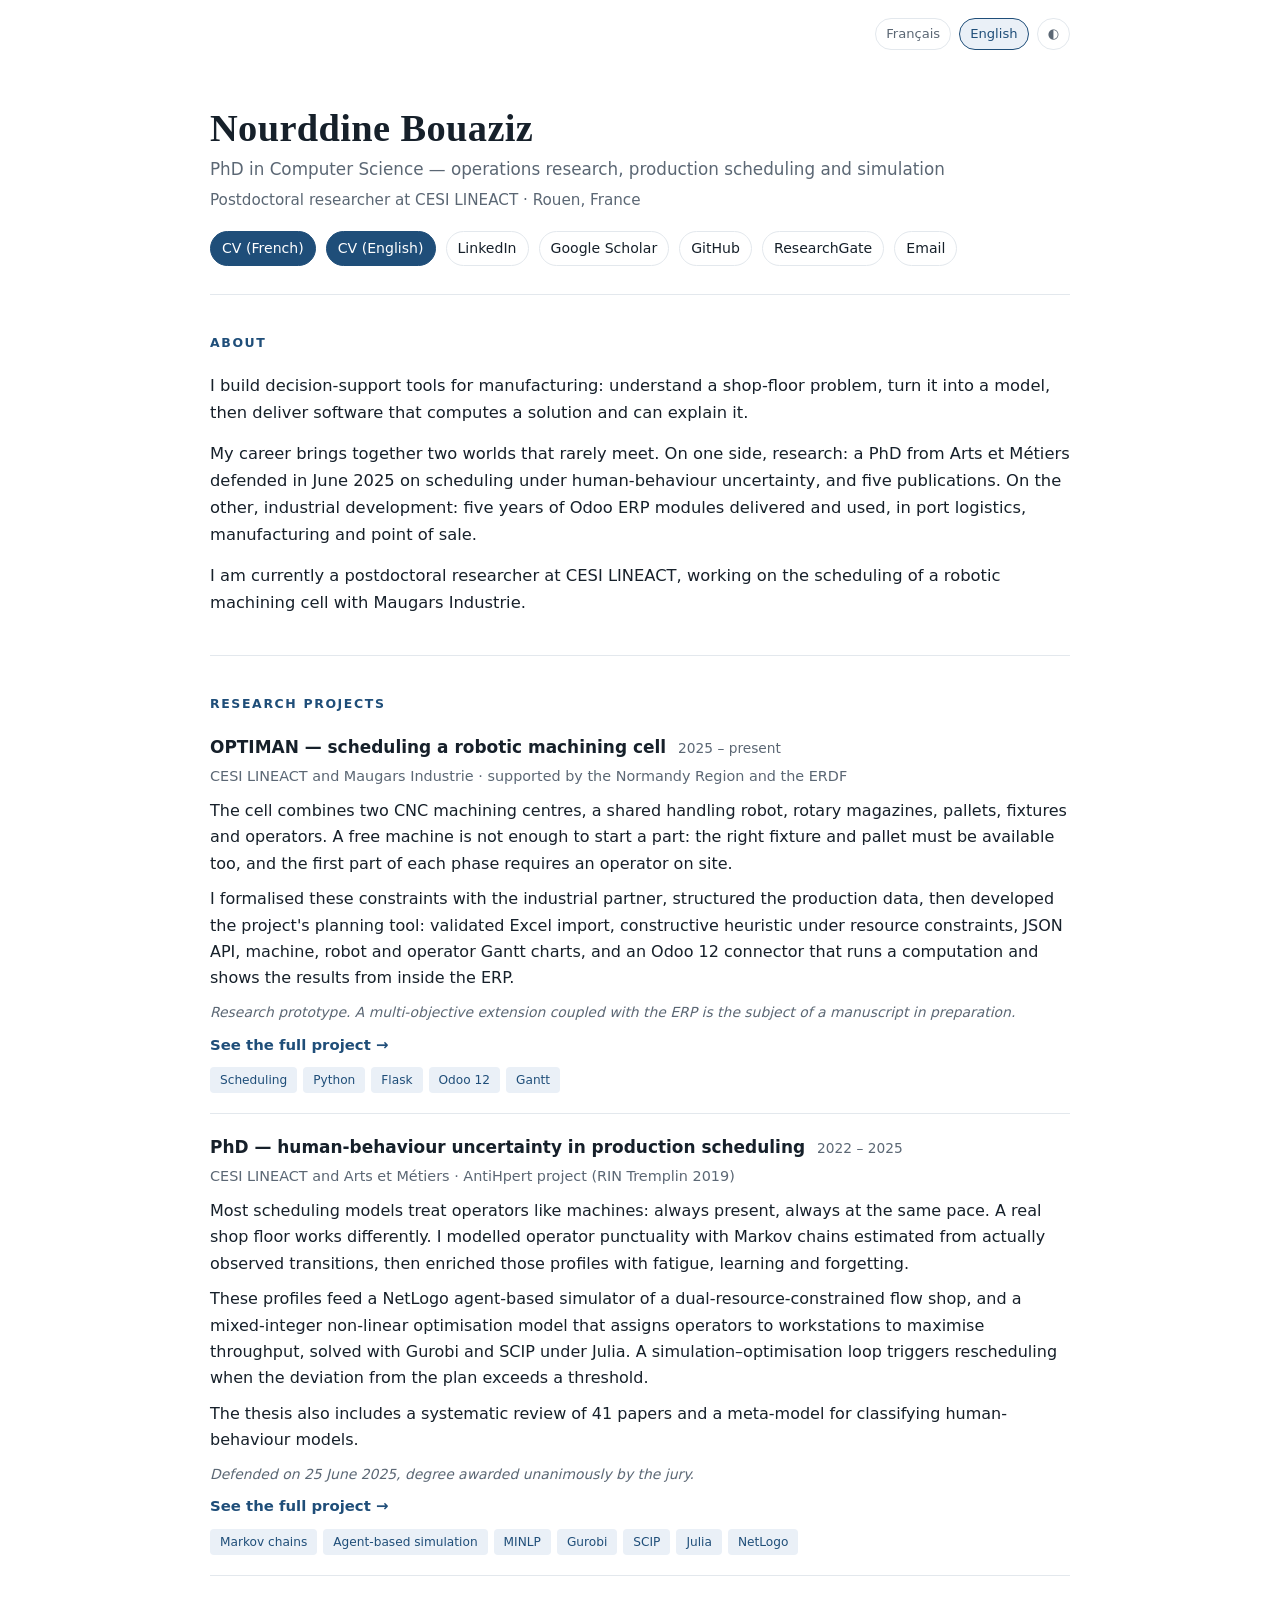
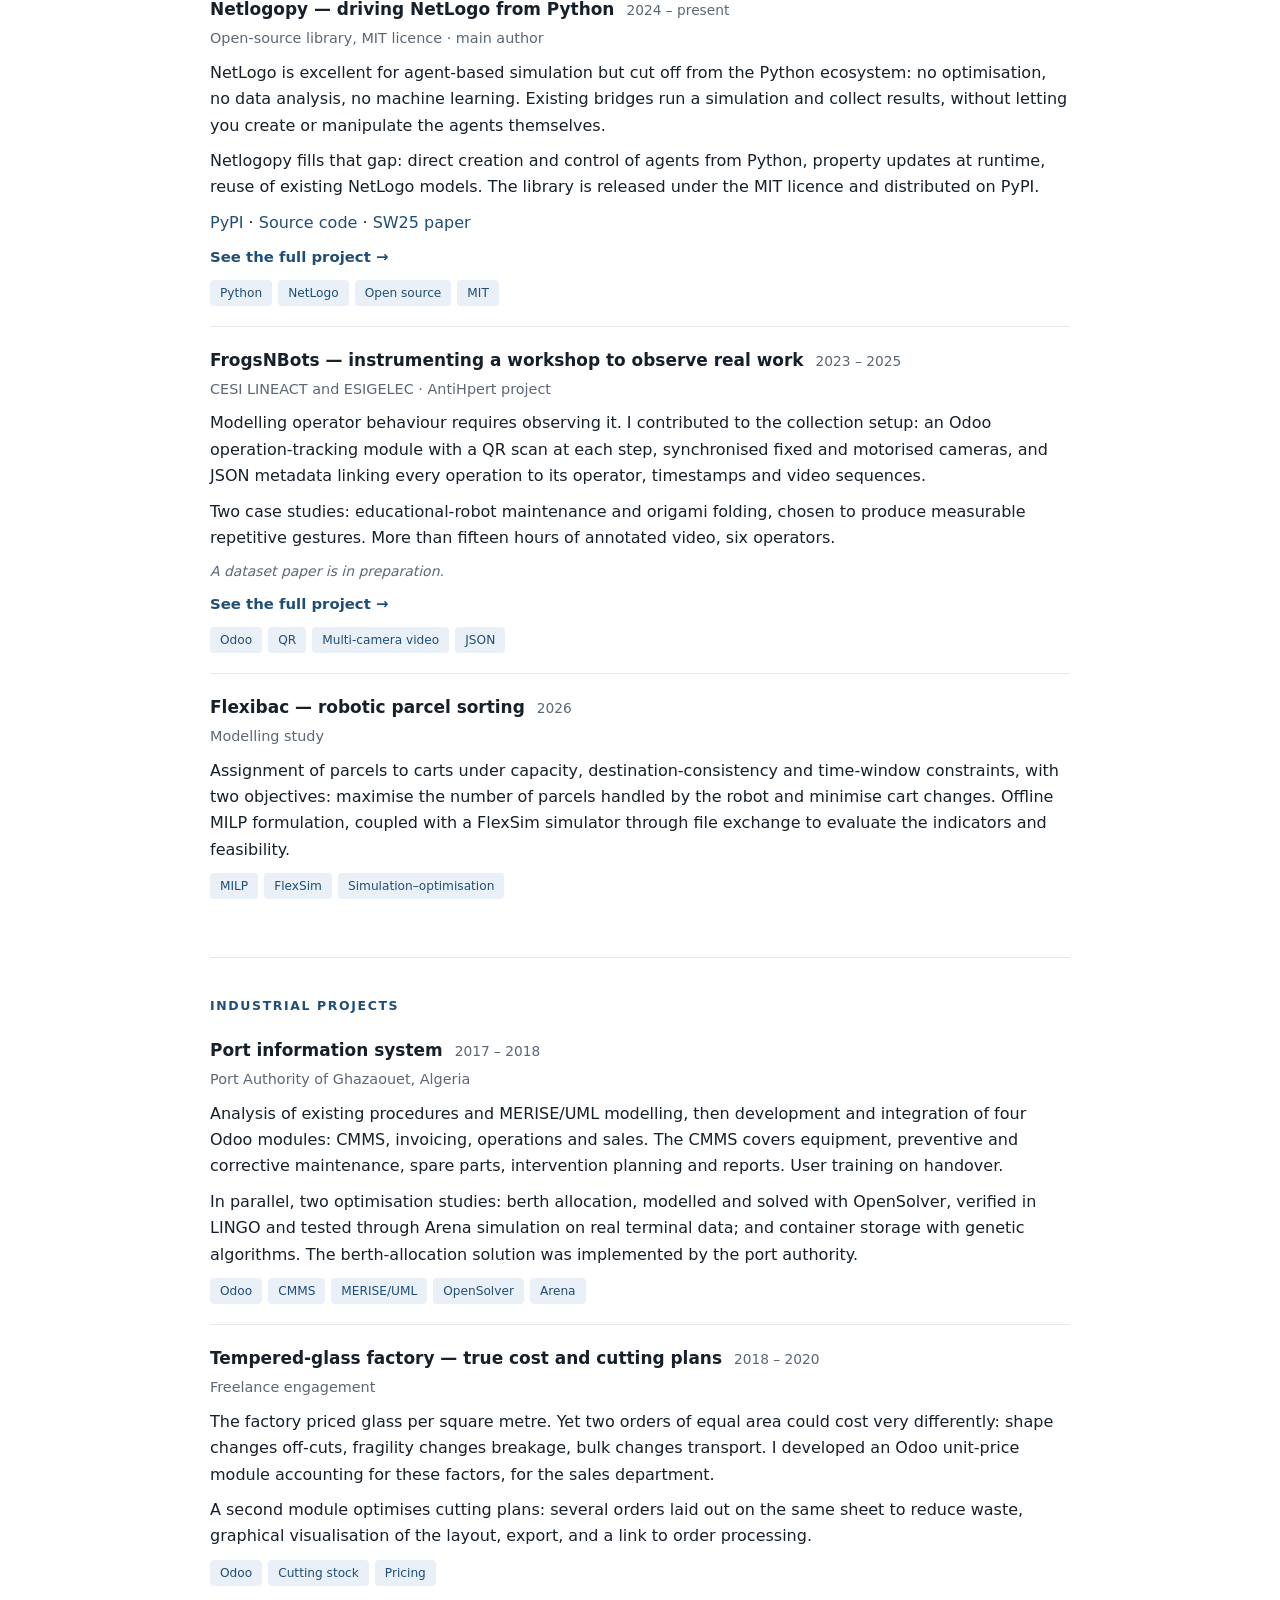
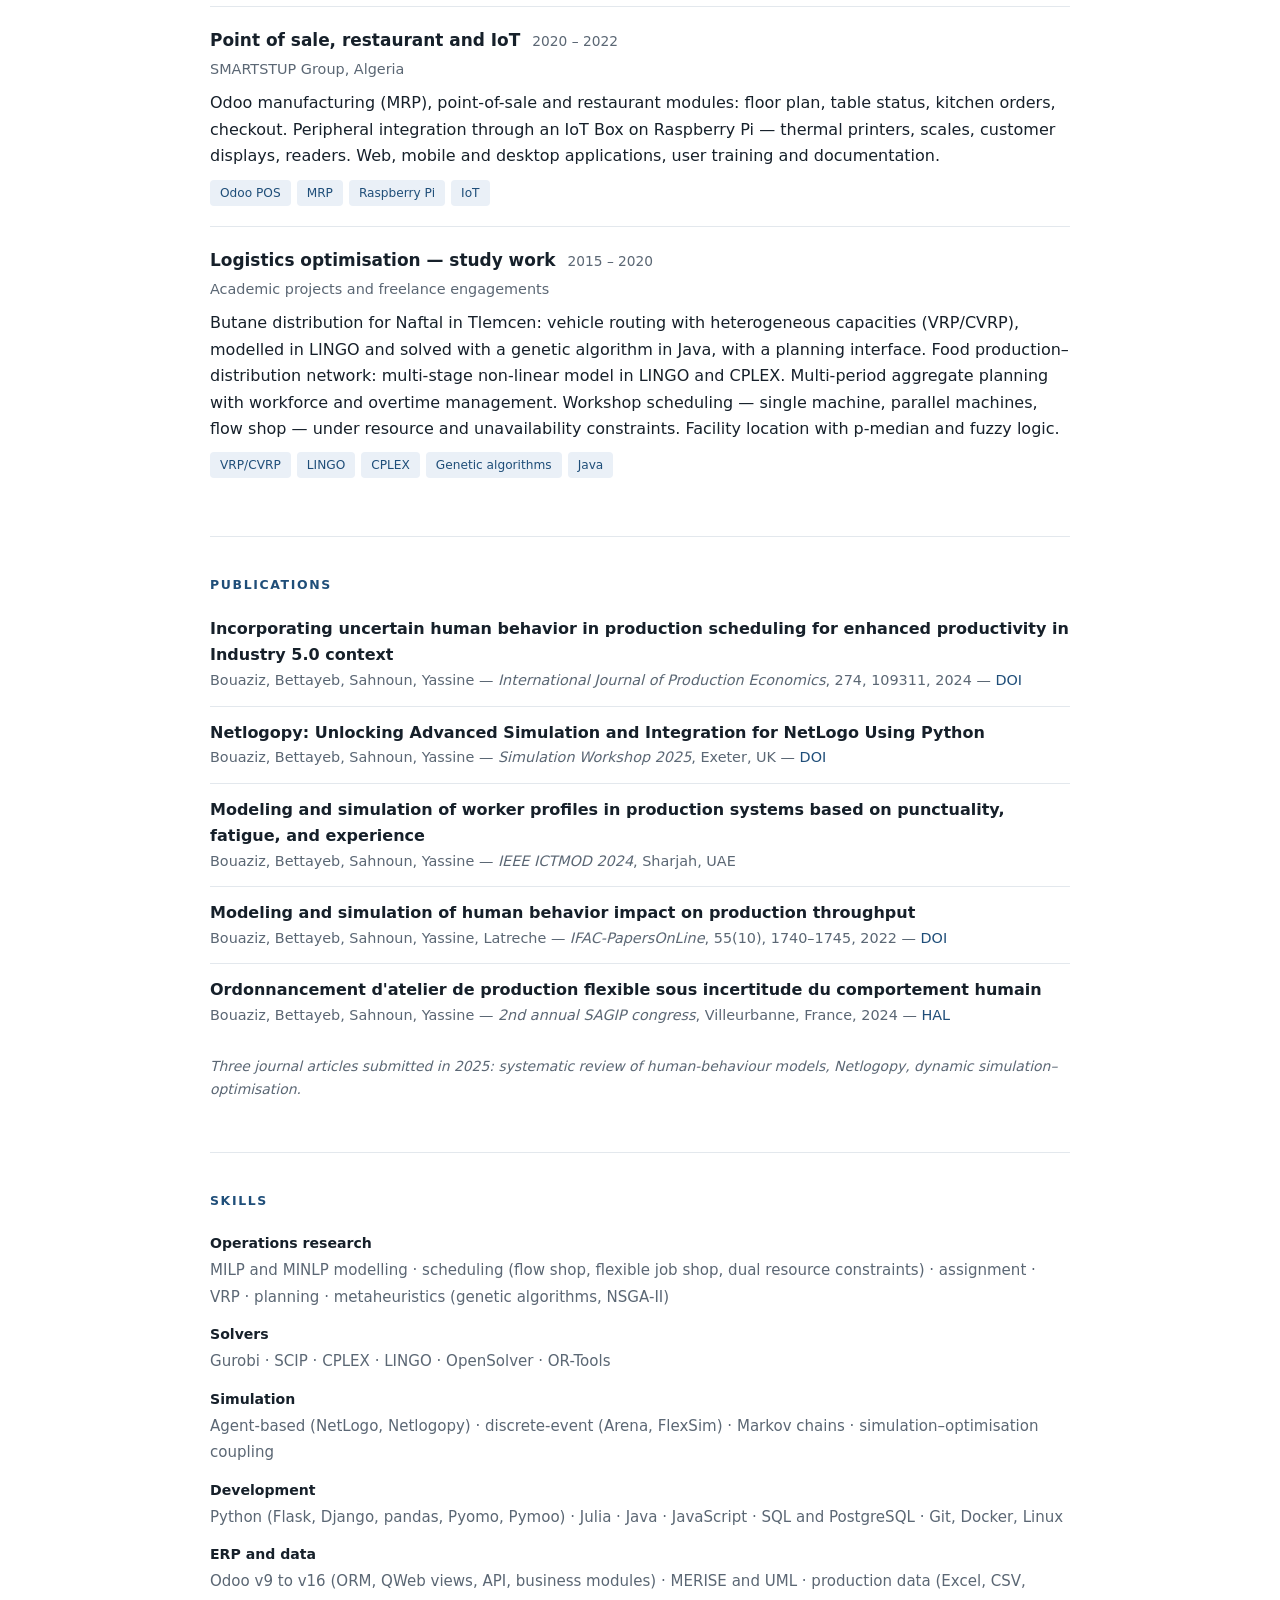
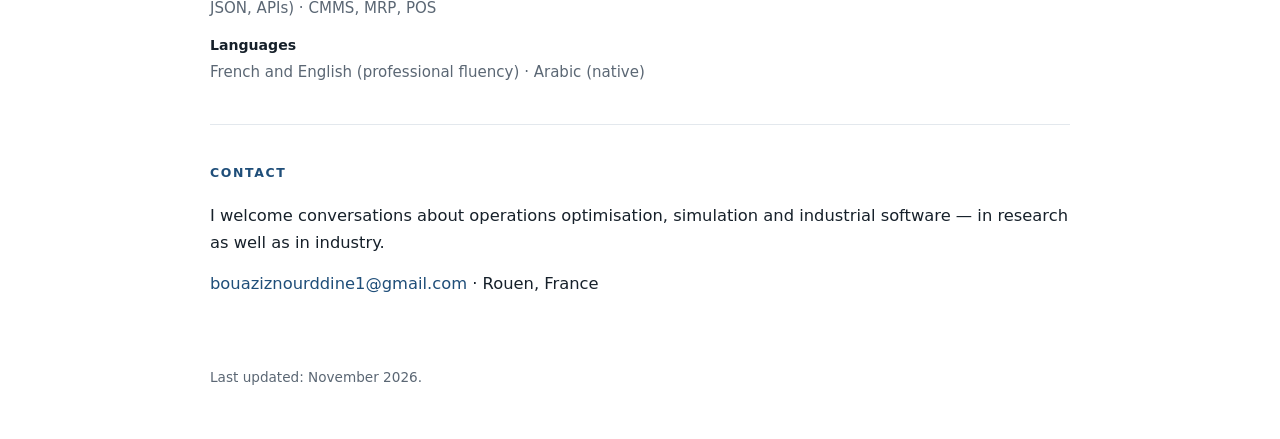
==== commit cf37f909: "V2" ====
--- a/index.html
+++ b/index.html
@@ -84,6 +84,8 @@
     background:var(--accent-soft); color:var(--accent); border:1px solid transparent;
   }
   .note{font-size:.87rem; color:var(--muted); font-style:italic}
+  .more{margin:11px 0 0; font-size:.93rem}
+  .more a{font-weight:600}
 
   /* ---------- publications ---------- */
   .pub{padding:13px 0; border-top:1px solid var(--border)}
@@ -155,6 +157,7 @@
         <p>Une cellule réunit deux centres d'usinage CNC, un robot de manutention partagé, des magasins rotatifs, des palettes, des montages et des opérateurs. Une machine libre ne suffit pas à lancer une pièce : il faut aussi le bon montage, la bonne palette et, pour la première pièce de chaque phase, un opérateur présent.</p>
         <p>J'ai formalisé ces contraintes avec l'industriel, structuré les données de production, puis développé l'outil de planification du projet : import Excel validé, heuristique constructive sous contraintes de ressources, API JSON, diagrammes de Gantt machines, robot et opérateurs, et un connecteur Odoo 12 qui permet de lancer un calcul et de consulter les résultats depuis l'ERP.</p>
         <p class="note">Prototype de recherche. Une extension multiobjectif couplée à l'ERP fait l'objet d'un manuscrit en préparation.</p>
+        <p class="more"><a href="projets/optiman.html">Voir le détail du projet →</a></p>
         <div class="tags"><span class="tag">Ordonnancement</span><span class="tag">Python</span><span class="tag">Flask</span><span class="tag">Odoo 12</span><span class="tag">Gantt</span></div>
       </article>
 
@@ -168,6 +171,7 @@
         <p>Ces profils alimentent un simulateur multi-agents NetLogo d'un flow-shop à double contrainte de ressources, et un modèle d'optimisation non linéaire en nombres entiers qui affecte les opérateurs aux postes en maximisant le débit, résolu avec Gurobi et SCIP sous Julia. Une boucle de simulation–optimisation déclenche un réordonnancement lorsque l'écart au planning dépasse un seuil.</p>
         <p>La thèse comprend aussi une revue systématique de 41 articles et un métamodèle de classification des modèles de comportement humain.</p>
         <p class="note">Soutenue le 25 juin 2025, grade décerné à l'unanimité du jury.</p>
+        <p class="more"><a href="projets/doctorat.html">Voir le détail du projet →</a></p>
         <div class="tags"><span class="tag">Chaînes de Markov</span><span class="tag">Simulation multi-agents</span><span class="tag">MINLP</span><span class="tag">Gurobi</span><span class="tag">SCIP</span><span class="tag">Julia</span><span class="tag">NetLogo</span></div>
       </article>
 
@@ -178,12 +182,13 @@
         </div>
         <p class="p-org">Bibliothèque open source, licence MIT · auteur principal</p>
         <p>NetLogo est excellent pour la simulation multi-agents, mais isolé de l'écosystème Python : pas d'optimisation, pas d'analyse de données, pas d'apprentissage automatique. Les passerelles existantes lancent une simulation et récupèrent des résultats, sans permettre de créer ni de manipuler les agents eux-mêmes.</p>
-        <p>Netlogopy comble ce manque : création et contrôle direct des agents depuis Python, modification de leurs propriétés en cours d'exécution, réutilisation des modèles NetLogo existants. Sur un cas de simulation à six machines et six opérateurs, le développement a demandé environ seize heures contre vingt-cinq en NetLogo seul, et l'ajout de scénarios une heure contre six.</p>
+        <p>Netlogopy comble ce manque : création et contrôle direct des agents depuis Python, modification de leurs propriétés en cours d'exécution, réutilisation des modèles NetLogo existants. La bibliothèque est publiée sous licence MIT et distribuée sur PyPI.</p>
         <p>
           <a href="https://pypi.org/project/netlogopy/">PyPI</a> ·
           <a href="https://github.com/Bouaziz19/netlogopy">Code source</a> ·
           <a href="https://doi.org/10.36819/SW25.019">Article SW25</a>
         </p>
+        <p class="more"><a href="projets/netlogopy.html">Voir le détail du projet →</a></p>
         <div class="tags"><span class="tag">Python</span><span class="tag">NetLogo</span><span class="tag">Open source</span><span class="tag">MIT</span></div>
       </article>
 
@@ -196,6 +201,7 @@
         <p>Modéliser le comportement des opérateurs suppose de l'observer. J'ai contribué au dispositif de collecte : un module Odoo de suivi des opérations avec scans QR à chaque étape, des caméras fixes et motorisées synchronisées, et des métadonnées JSON reliant chaque opération à son opérateur, à son horodatage et à ses séquences vidéo.</p>
         <p>Deux cas d'étude : la maintenance de robots éducatifs et le pliage d'origami, choisis pour produire des gestes répétitifs mesurables. Plus de quinze heures de vidéo annotée, six opérateurs.</p>
         <p class="note">Manuscrit de description du jeu de données en cours.</p>
+        <p class="more"><a href="projets/frogsnbots.html">Voir le détail du projet →</a></p>
         <div class="tags"><span class="tag">Odoo</span><span class="tag">QR</span><span class="tag">Vidéo multicaméra</span><span class="tag">JSON</span></div>
       </article>
 
@@ -321,6 +327,7 @@
         <p>The cell combines two CNC machining centres, a shared handling robot, rotary magazines, pallets, fixtures and operators. A free machine is not enough to start a part: the right fixture and pallet must be available too, and the first part of each phase requires an operator on site.</p>
         <p>I formalised these constraints with the industrial partner, structured the production data, then developed the project's planning tool: validated Excel import, constructive heuristic under resource constraints, JSON API, machine, robot and operator Gantt charts, and an Odoo 12 connector that runs a computation and shows the results from inside the ERP.</p>
         <p class="note">Research prototype. A multi-objective extension coupled with the ERP is the subject of a manuscript in preparation.</p>
+        <p class="more"><a href="projets/optiman.html">See the full project →</a></p>
         <div class="tags"><span class="tag">Scheduling</span><span class="tag">Python</span><span class="tag">Flask</span><span class="tag">Odoo 12</span><span class="tag">Gantt</span></div>
       </article>
 
@@ -334,6 +341,7 @@
         <p>These profiles feed a NetLogo agent-based simulator of a dual-resource-constrained flow shop, and a mixed-integer non-linear optimisation model that assigns operators to workstations to maximise throughput, solved with Gurobi and SCIP under Julia. A simulation–optimisation loop triggers rescheduling when the deviation from the plan exceeds a threshold.</p>
         <p>The thesis also includes a systematic review of 41 papers and a meta-model for classifying human-behaviour models.</p>
         <p class="note">Defended on 25 June 2025, degree awarded unanimously by the jury.</p>
+        <p class="more"><a href="projets/doctorat.html">See the full project →</a></p>
         <div class="tags"><span class="tag">Markov chains</span><span class="tag">Agent-based simulation</span><span class="tag">MINLP</span><span class="tag">Gurobi</span><span class="tag">SCIP</span><span class="tag">Julia</span><span class="tag">NetLogo</span></div>
       </article>
 
@@ -344,12 +352,13 @@
         </div>
         <p class="p-org">Open-source library, MIT licence · main author</p>
         <p>NetLogo is excellent for agent-based simulation but cut off from the Python ecosystem: no optimisation, no data analysis, no machine learning. Existing bridges run a simulation and collect results, without letting you create or manipulate the agents themselves.</p>
-        <p>Netlogopy fills that gap: direct creation and control of agents from Python, property updates at runtime, reuse of existing NetLogo models. On a six-machine, six-operator simulation case, development took about sixteen hours against twenty-five in NetLogo alone, and adding scenarios one hour against six.</p>
+        <p>Netlogopy fills that gap: direct creation and control of agents from Python, property updates at runtime, reuse of existing NetLogo models. The library is released under the MIT licence and distributed on PyPI.</p>
         <p>
           <a href="https://pypi.org/project/netlogopy/">PyPI</a> ·
           <a href="https://github.com/Bouaziz19/netlogopy">Source code</a> ·
           <a href="https://doi.org/10.36819/SW25.019">SW25 paper</a>
         </p>
+        <p class="more"><a href="projets/netlogopy.html">See the full project →</a></p>
         <div class="tags"><span class="tag">Python</span><span class="tag">NetLogo</span><span class="tag">Open source</span><span class="tag">MIT</span></div>
       </article>
 
@@ -362,6 +371,7 @@
         <p>Modelling operator behaviour requires observing it. I contributed to the collection setup: an Odoo operation-tracking module with a QR scan at each step, synchronised fixed and motorised cameras, and JSON metadata linking every operation to its operator, timestamps and video sequences.</p>
         <p>Two case studies: educational-robot maintenance and origami folding, chosen to produce measurable repetitive gestures. More than fifteen hours of annotated video, six operators.</p>
         <p class="note">A dataset paper is in preparation.</p>
+        <p class="more"><a href="projets/frogsnbots.html">See the full project →</a></p>
         <div class="tags"><span class="tag">Odoo</span><span class="tag">QR</span><span class="tag">Multi-camera video</span><span class="tag">JSON</span></div>
       </article>
 
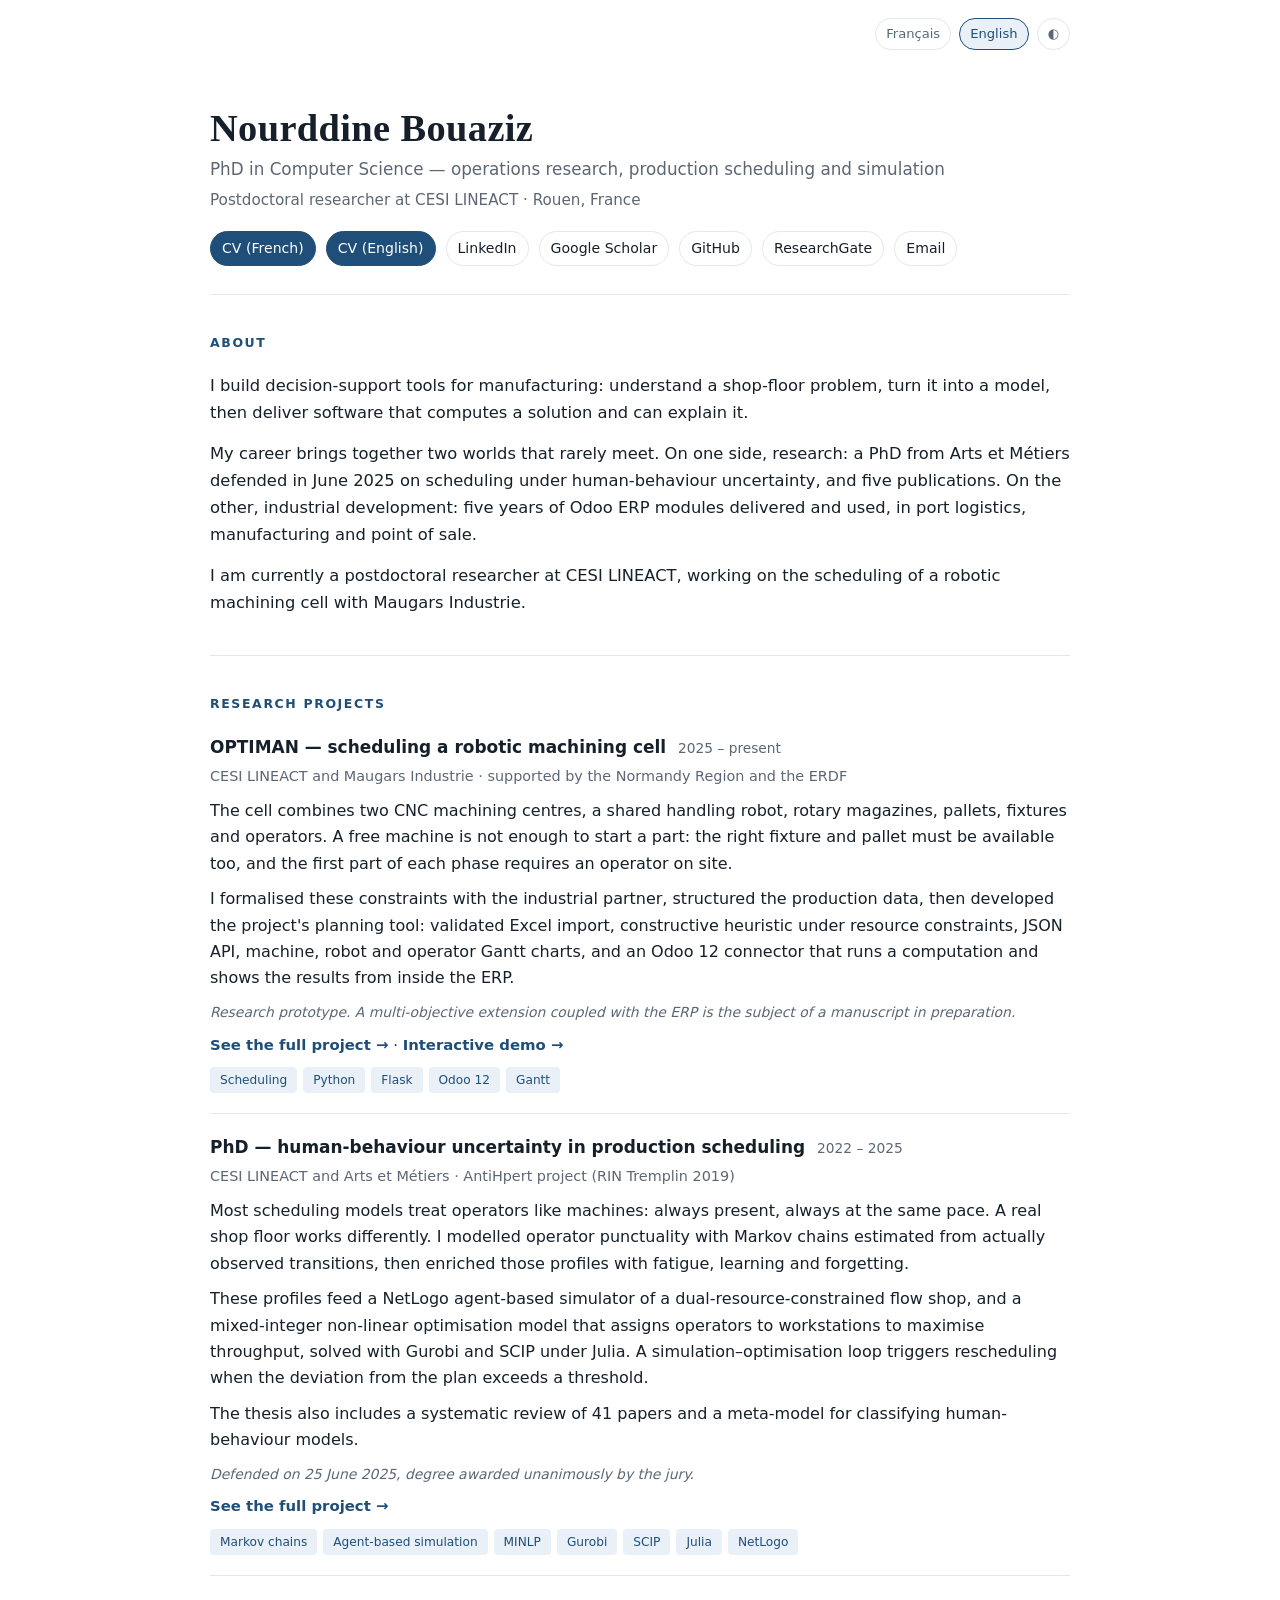
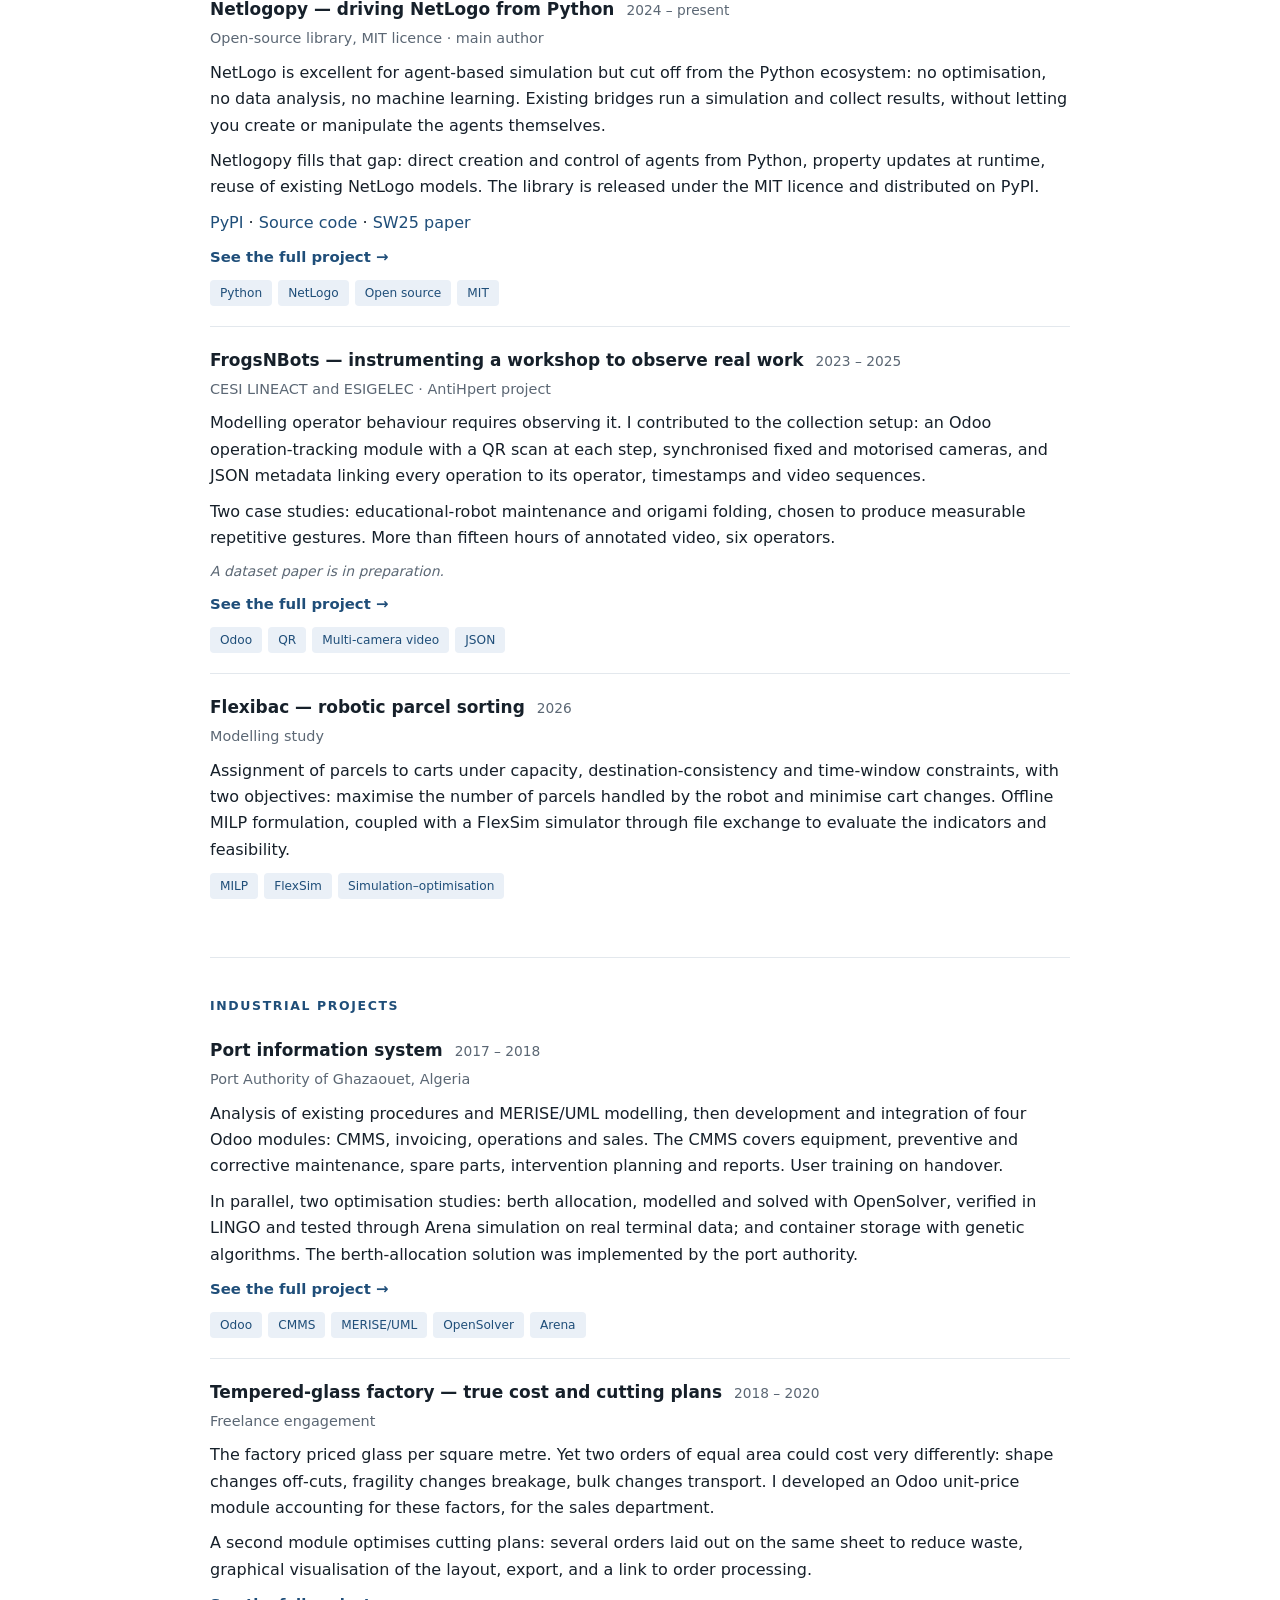
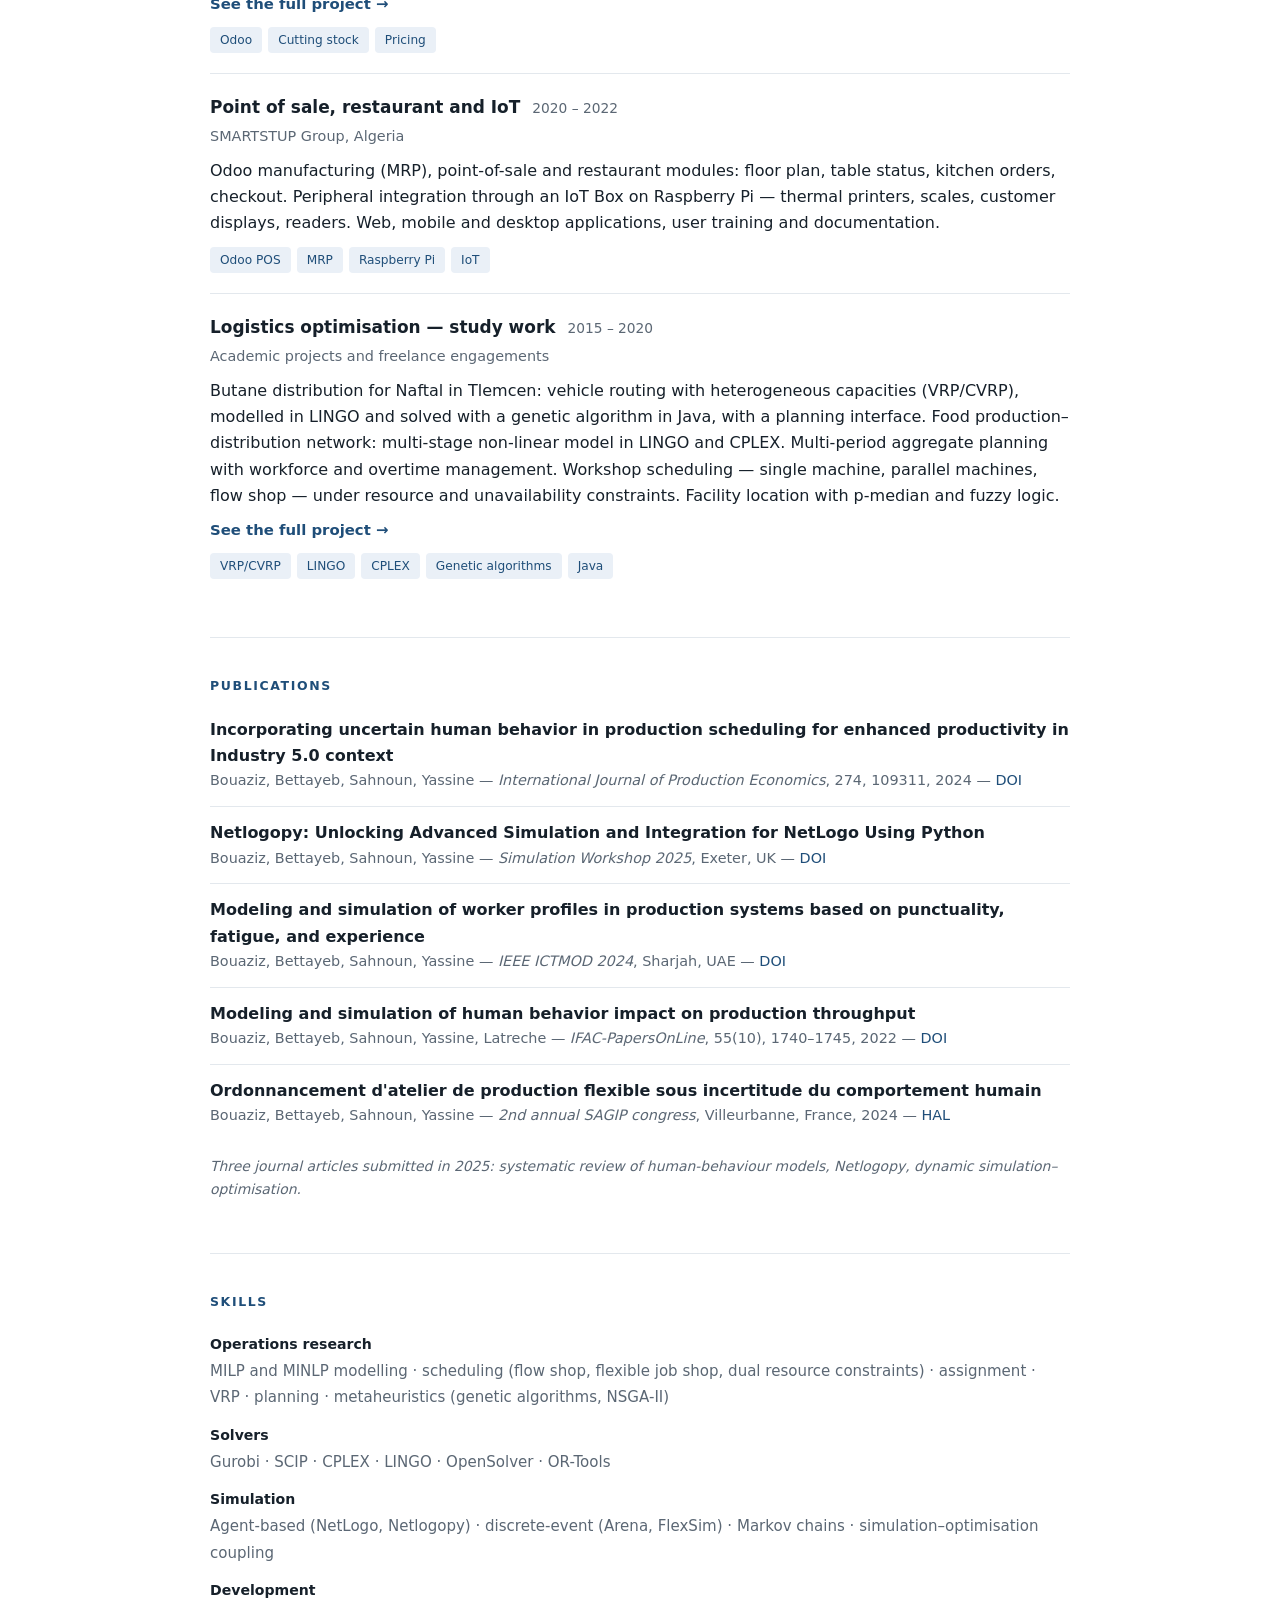
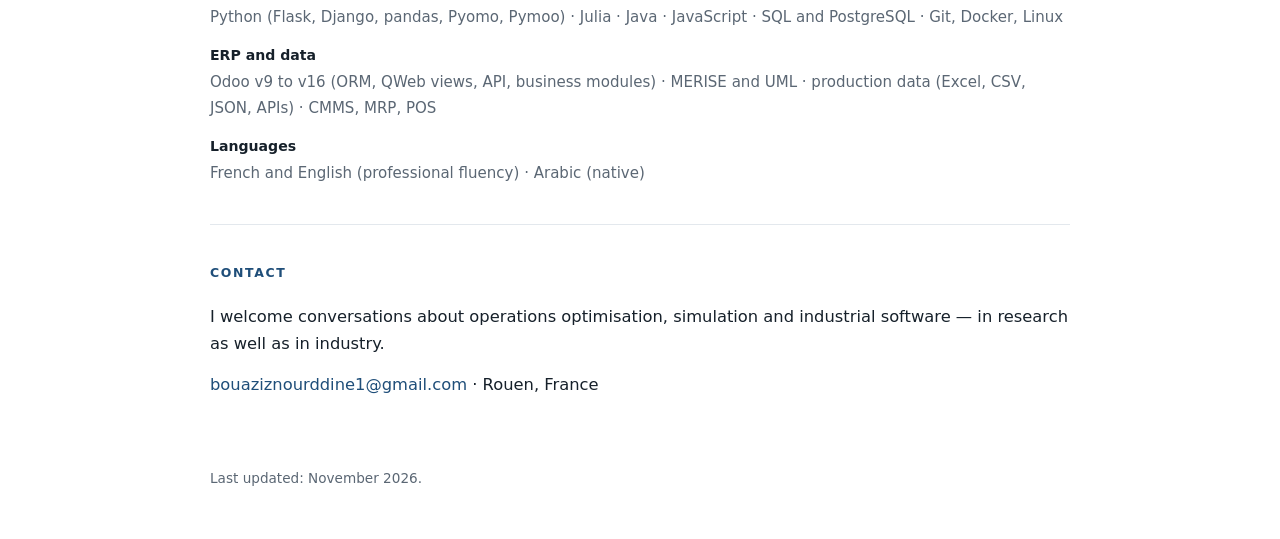
==== commit 6347bd0b: "V3" ====
--- a/index.html
+++ b/index.html
@@ -110,6 +110,7 @@
     .p-period{white-space:normal}
   }
 </style>
+<link rel="canonical" href="https://bouaziznourddine.github.io/portfolio/">
 </head>
 <body>
 <div class="wrap">
@@ -157,7 +158,7 @@
         <p>Une cellule réunit deux centres d'usinage CNC, un robot de manutention partagé, des magasins rotatifs, des palettes, des montages et des opérateurs. Une machine libre ne suffit pas à lancer une pièce : il faut aussi le bon montage, la bonne palette et, pour la première pièce de chaque phase, un opérateur présent.</p>
         <p>J'ai formalisé ces contraintes avec l'industriel, structuré les données de production, puis développé l'outil de planification du projet : import Excel validé, heuristique constructive sous contraintes de ressources, API JSON, diagrammes de Gantt machines, robot et opérateurs, et un connecteur Odoo 12 qui permet de lancer un calcul et de consulter les résultats depuis l'ERP.</p>
         <p class="note">Prototype de recherche. Une extension multiobjectif couplée à l'ERP fait l'objet d'un manuscrit en préparation.</p>
-        <p class="more"><a href="projets/optiman.html">Voir le détail du projet →</a></p>
+        <p class="more"><a href="projets/optiman.html">Voir le détail du projet →</a> · <a href="demo/optiman/index.html">Démonstration interactive →</a></p>
         <div class="tags"><span class="tag">Ordonnancement</span><span class="tag">Python</span><span class="tag">Flask</span><span class="tag">Odoo 12</span><span class="tag">Gantt</span></div>
       </article>
 
@@ -227,6 +228,7 @@
         <p class="p-org">Entreprise Portuaire de Ghazaouet, Algérie</p>
         <p>Analyse des procédures existantes et modélisation MERISE/UML, puis développement et intégration de quatre modules Odoo : GMAO, facturation, exploitation et commercial. La GMAO couvre les équipements, la maintenance préventive et corrective, les pièces de rechange, la planification des interventions et les comptes rendus. Formation des utilisateurs à la prise en main.</p>
         <p>En parallèle, deux études d'optimisation : l'allocation des postes à quai, modélisée puis résolue avec OpenSolver, vérifiée sous LINGO et testée par simulation Arena sur les données réelles du terminal ; et le stockage de conteneurs par algorithmes génétiques. La solution d'allocation a été mise en œuvre par l'entreprise portuaire.</p>
+        <p class="more"><a href="projets/port.html">Voir le détail du projet →</a></p>
         <div class="tags"><span class="tag">Odoo</span><span class="tag">GMAO</span><span class="tag">MERISE/UML</span><span class="tag">OpenSolver</span><span class="tag">Arena</span></div>
       </article>
 
@@ -238,6 +240,7 @@
         <p class="p-org">Mission indépendante</p>
         <p>L'usine facturait le verre au mètre carré. Deux commandes de même surface pouvaient pourtant coûter très différemment : la forme change les chutes, la fragilité change le taux de casse, l'encombrement change le transport. J'ai développé un module Odoo de calcul du prix unitaire intégrant ces facteurs, destiné au service commercial.</p>
         <p>Un second module optimise les plans de découpe : répartition de plusieurs commandes sur une même plaque pour réduire les chutes, visualisation graphique du plan, export, et liaison avec le traitement des commandes.</p>
+        <p class="more"><a href="projets/verre.html">Voir le détail du projet →</a></p>
         <div class="tags"><span class="tag">Odoo</span><span class="tag">Cutting stock</span><span class="tag">Tarification</span></div>
       </article>
 
@@ -258,6 +261,7 @@
         </div>
         <p class="p-org">Projets académiques et missions indépendantes</p>
         <p>Distribution de gaz butane pour Naftal à Tlemcen : tournées de véhicules à capacités hétérogènes (VRP/CVRP), modélisée sous LINGO et résolue par algorithme génétique en Java, avec interface de planification. Réseau de production–distribution agroalimentaire : modèle non linéaire multi-étapes sous LINGO et CPLEX. Planification agrégée multi-période avec gestion des effectifs et des heures supplémentaires. Ordonnancement d'ateliers — machine unique, machines parallèles, flow-shop — sous contraintes de ressources et d'indisponibilité. Localisation d'installations par p-médian et par logique floue.</p>
+        <p class="more"><a href="projets/logistique.html">Voir le détail du projet →</a></p>
         <div class="tags"><span class="tag">VRP/CVRP</span><span class="tag">LINGO</span><span class="tag">CPLEX</span><span class="tag">Algorithmes génétiques</span><span class="tag">Java</span></div>
       </article>
     </section>
@@ -274,7 +278,7 @@
       </div>
       <div class="pub">
         <div class="pub-t">Modeling and simulation of worker profiles in production systems based on punctuality, fatigue, and experience</div>
-        <div class="pub-m">Bouaziz, Bettayeb, Sahnoun, Yassine — <i>IEEE ICTMOD 2024</i>, Sharjah</div>
+        <div class="pub-m">Bouaziz, Bettayeb, Sahnoun, Yassine — <i>IEEE ICTMOD 2024</i>, Sharjah — <a href="https://doi.org/10.1109/ICTMOD63116.2024.10878184">DOI</a></div>
       </div>
       <div class="pub">
         <div class="pub-t">Modeling and simulation of human behavior impact on production throughput</div>
@@ -327,7 +331,7 @@
         <p>The cell combines two CNC machining centres, a shared handling robot, rotary magazines, pallets, fixtures and operators. A free machine is not enough to start a part: the right fixture and pallet must be available too, and the first part of each phase requires an operator on site.</p>
         <p>I formalised these constraints with the industrial partner, structured the production data, then developed the project's planning tool: validated Excel import, constructive heuristic under resource constraints, JSON API, machine, robot and operator Gantt charts, and an Odoo 12 connector that runs a computation and shows the results from inside the ERP.</p>
         <p class="note">Research prototype. A multi-objective extension coupled with the ERP is the subject of a manuscript in preparation.</p>
-        <p class="more"><a href="projets/optiman.html">See the full project →</a></p>
+        <p class="more"><a href="projets/optiman.html">See the full project →</a> · <a href="demo/optiman/index.html">Interactive demo →</a></p>
         <div class="tags"><span class="tag">Scheduling</span><span class="tag">Python</span><span class="tag">Flask</span><span class="tag">Odoo 12</span><span class="tag">Gantt</span></div>
       </article>
 
@@ -397,6 +401,7 @@
         <p class="p-org">Port Authority of Ghazaouet, Algeria</p>
         <p>Analysis of existing procedures and MERISE/UML modelling, then development and integration of four Odoo modules: CMMS, invoicing, operations and sales. The CMMS covers equipment, preventive and corrective maintenance, spare parts, intervention planning and reports. User training on handover.</p>
         <p>In parallel, two optimisation studies: berth allocation, modelled and solved with OpenSolver, verified in LINGO and tested through Arena simulation on real terminal data; and container storage with genetic algorithms. The berth-allocation solution was implemented by the port authority.</p>
+        <p class="more"><a href="projets/port.html">See the full project →</a></p>
         <div class="tags"><span class="tag">Odoo</span><span class="tag">CMMS</span><span class="tag">MERISE/UML</span><span class="tag">OpenSolver</span><span class="tag">Arena</span></div>
       </article>
 
@@ -408,6 +413,7 @@
         <p class="p-org">Freelance engagement</p>
         <p>The factory priced glass per square metre. Yet two orders of equal area could cost very differently: shape changes off-cuts, fragility changes breakage, bulk changes transport. I developed an Odoo unit-price module accounting for these factors, for the sales department.</p>
         <p>A second module optimises cutting plans: several orders laid out on the same sheet to reduce waste, graphical visualisation of the layout, export, and a link to order processing.</p>
+        <p class="more"><a href="projets/verre.html">See the full project →</a></p>
         <div class="tags"><span class="tag">Odoo</span><span class="tag">Cutting stock</span><span class="tag">Pricing</span></div>
       </article>
 
@@ -428,6 +434,7 @@
         </div>
         <p class="p-org">Academic projects and freelance engagements</p>
         <p>Butane distribution for Naftal in Tlemcen: vehicle routing with heterogeneous capacities (VRP/CVRP), modelled in LINGO and solved with a genetic algorithm in Java, with a planning interface. Food production–distribution network: multi-stage non-linear model in LINGO and CPLEX. Multi-period aggregate planning with workforce and overtime management. Workshop scheduling — single machine, parallel machines, flow shop — under resource and unavailability constraints. Facility location with p-median and fuzzy logic.</p>
+        <p class="more"><a href="projets/logistique.html">See the full project →</a></p>
         <div class="tags"><span class="tag">VRP/CVRP</span><span class="tag">LINGO</span><span class="tag">CPLEX</span><span class="tag">Genetic algorithms</span><span class="tag">Java</span></div>
       </article>
     </section>
@@ -444,7 +451,7 @@
       </div>
       <div class="pub">
         <div class="pub-t">Modeling and simulation of worker profiles in production systems based on punctuality, fatigue, and experience</div>
-        <div class="pub-m">Bouaziz, Bettayeb, Sahnoun, Yassine — <i>IEEE ICTMOD 2024</i>, Sharjah, UAE</div>
+        <div class="pub-m">Bouaziz, Bettayeb, Sahnoun, Yassine — <i>IEEE ICTMOD 2024</i>, Sharjah, UAE — <a href="https://doi.org/10.1109/ICTMOD63116.2024.10878184">DOI</a></div>
       </div>
       <div class="pub">
         <div class="pub-t">Modeling and simulation of human behavior impact on production throughput</div>
@@ -521,5 +528,6 @@
   } catch(e){}
 })();
 </script>
+<script data-goatcounter="https://bouaziznourddine.goatcounter.com/count" async src="https://gc.zgo.at/count.js"></script>
 </body>
 </html>
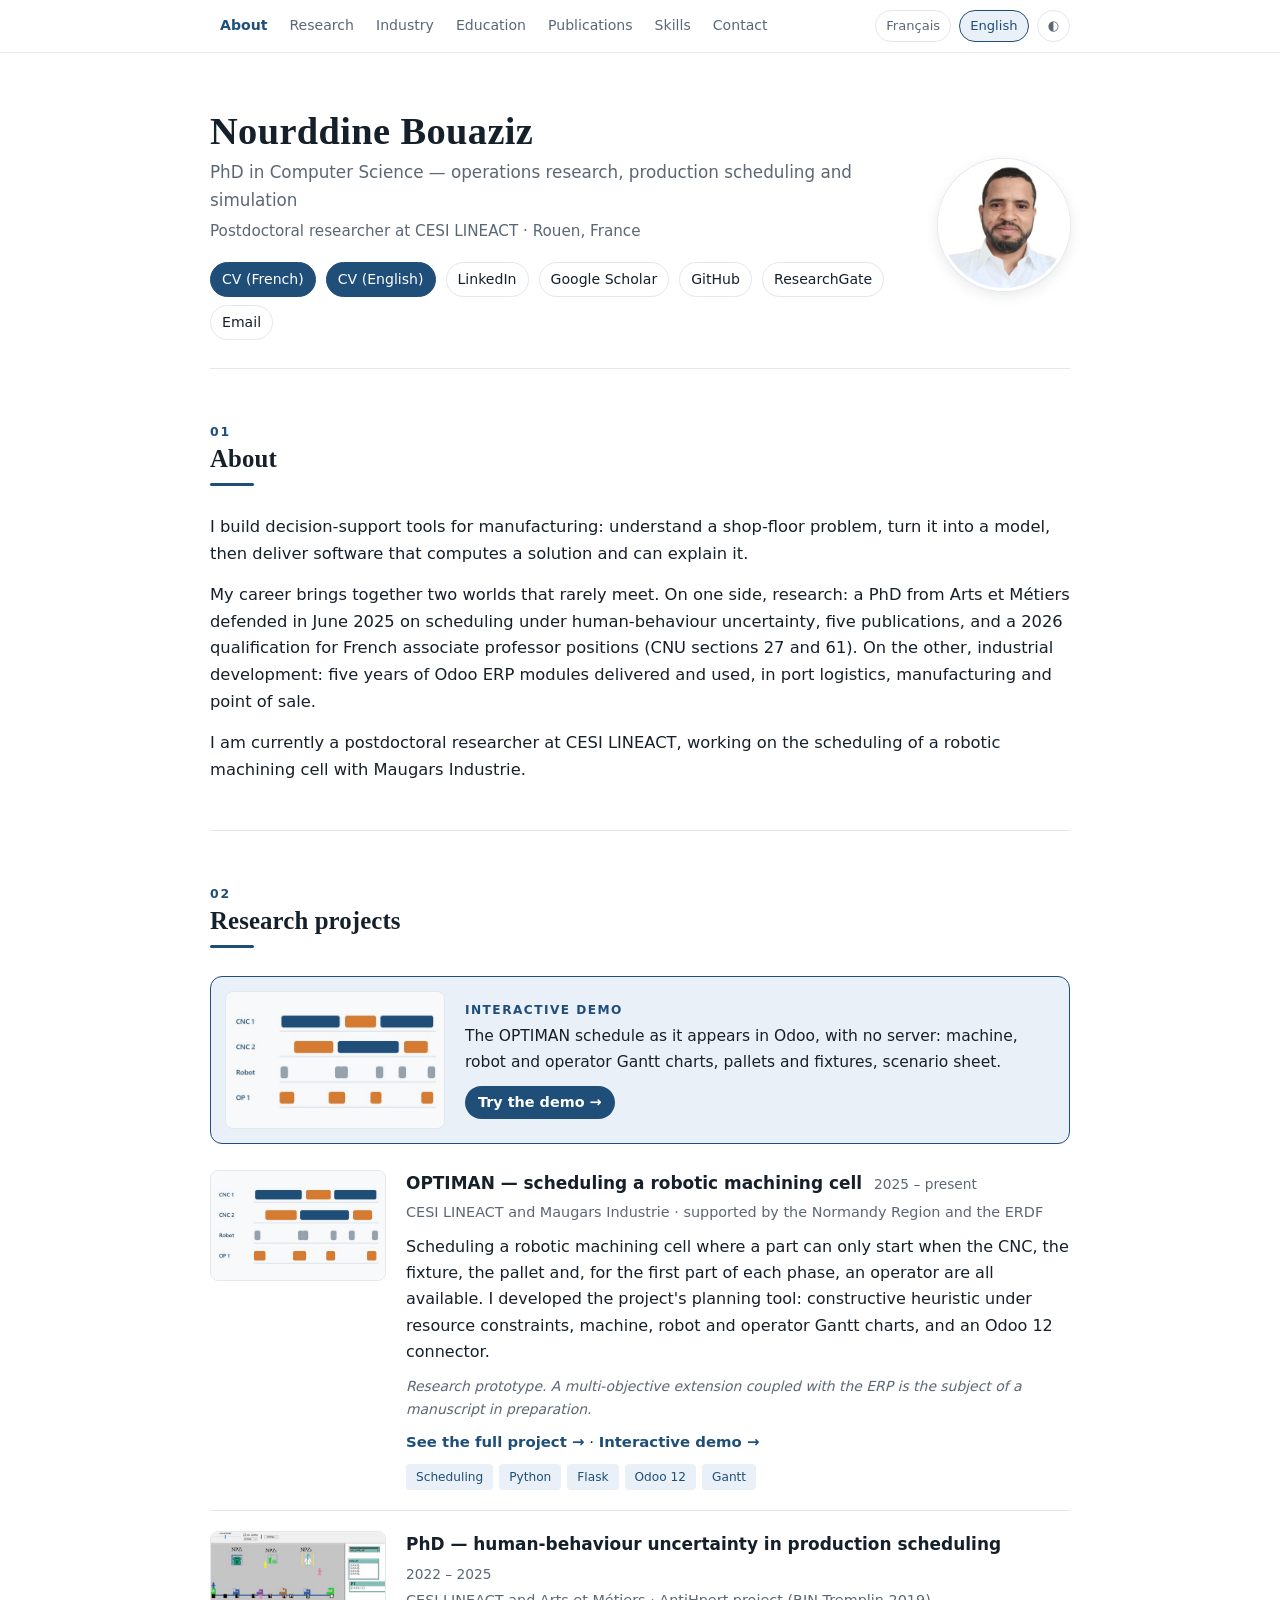
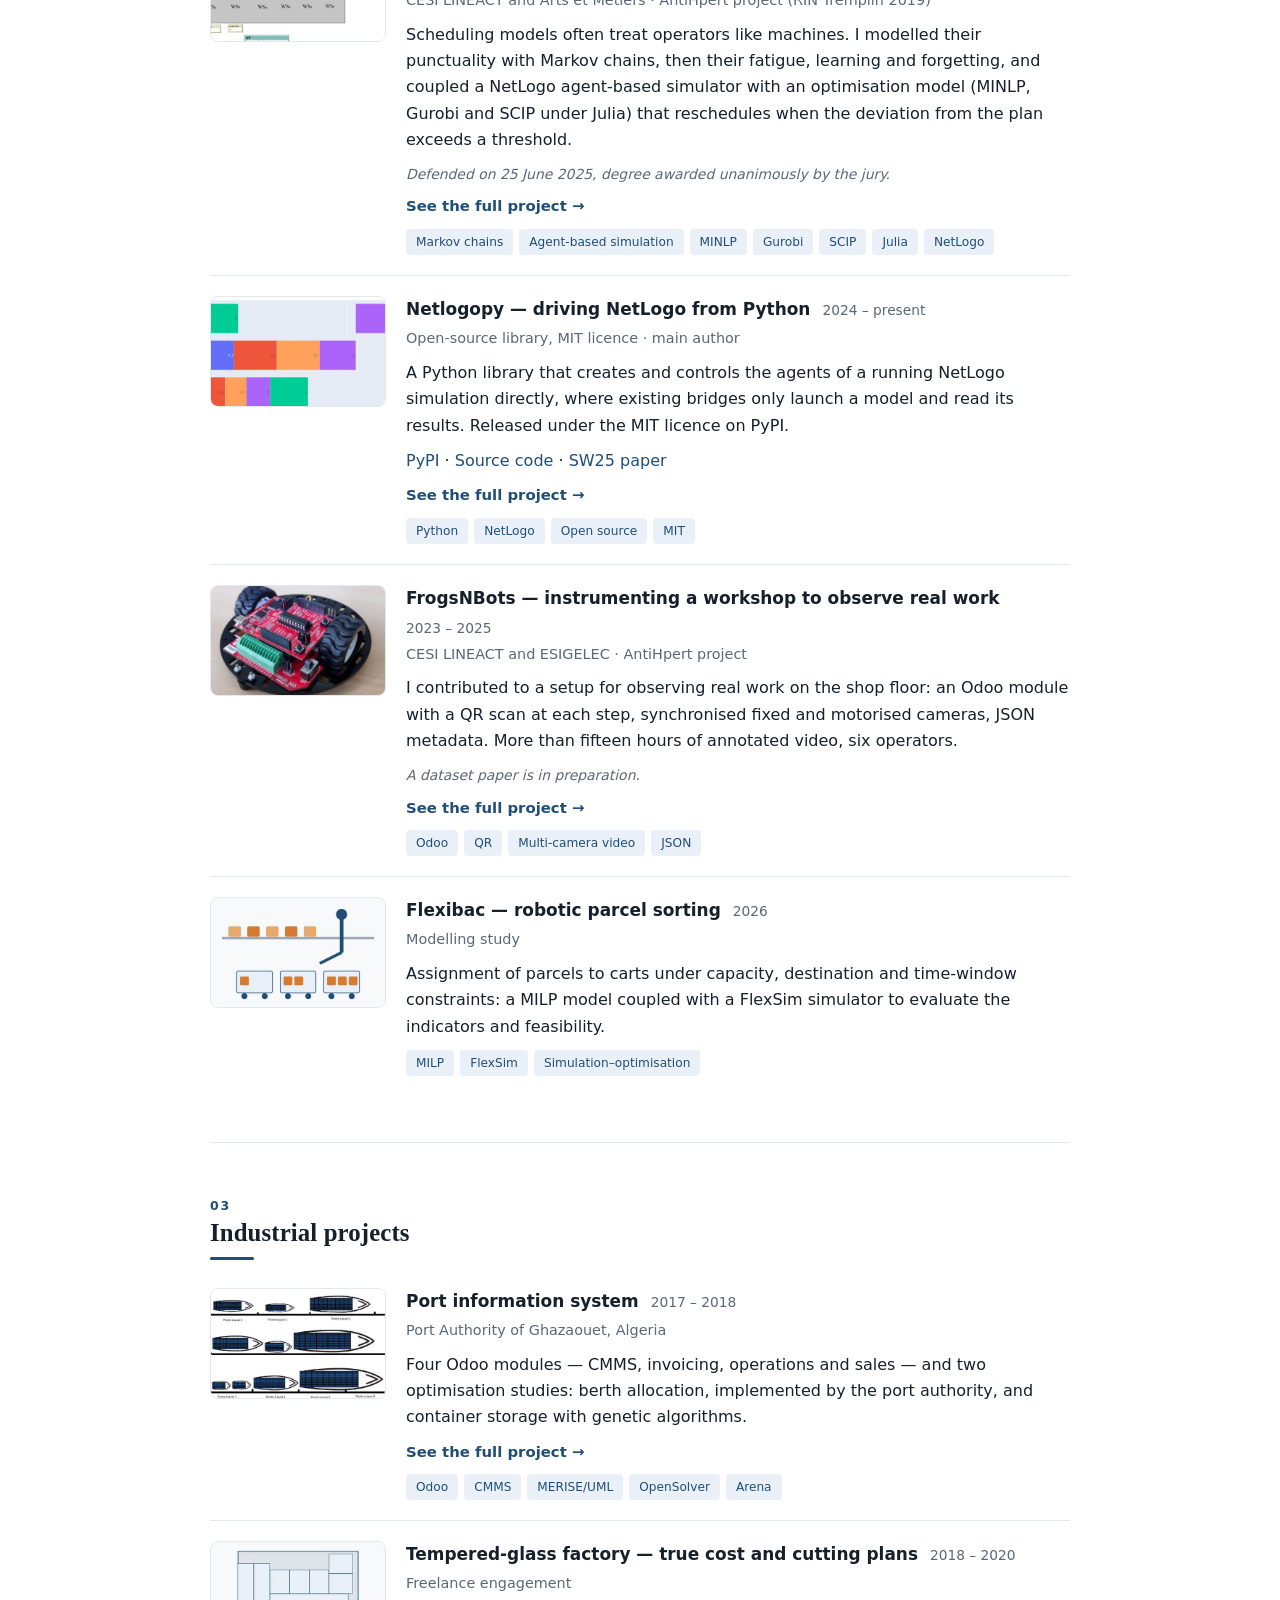
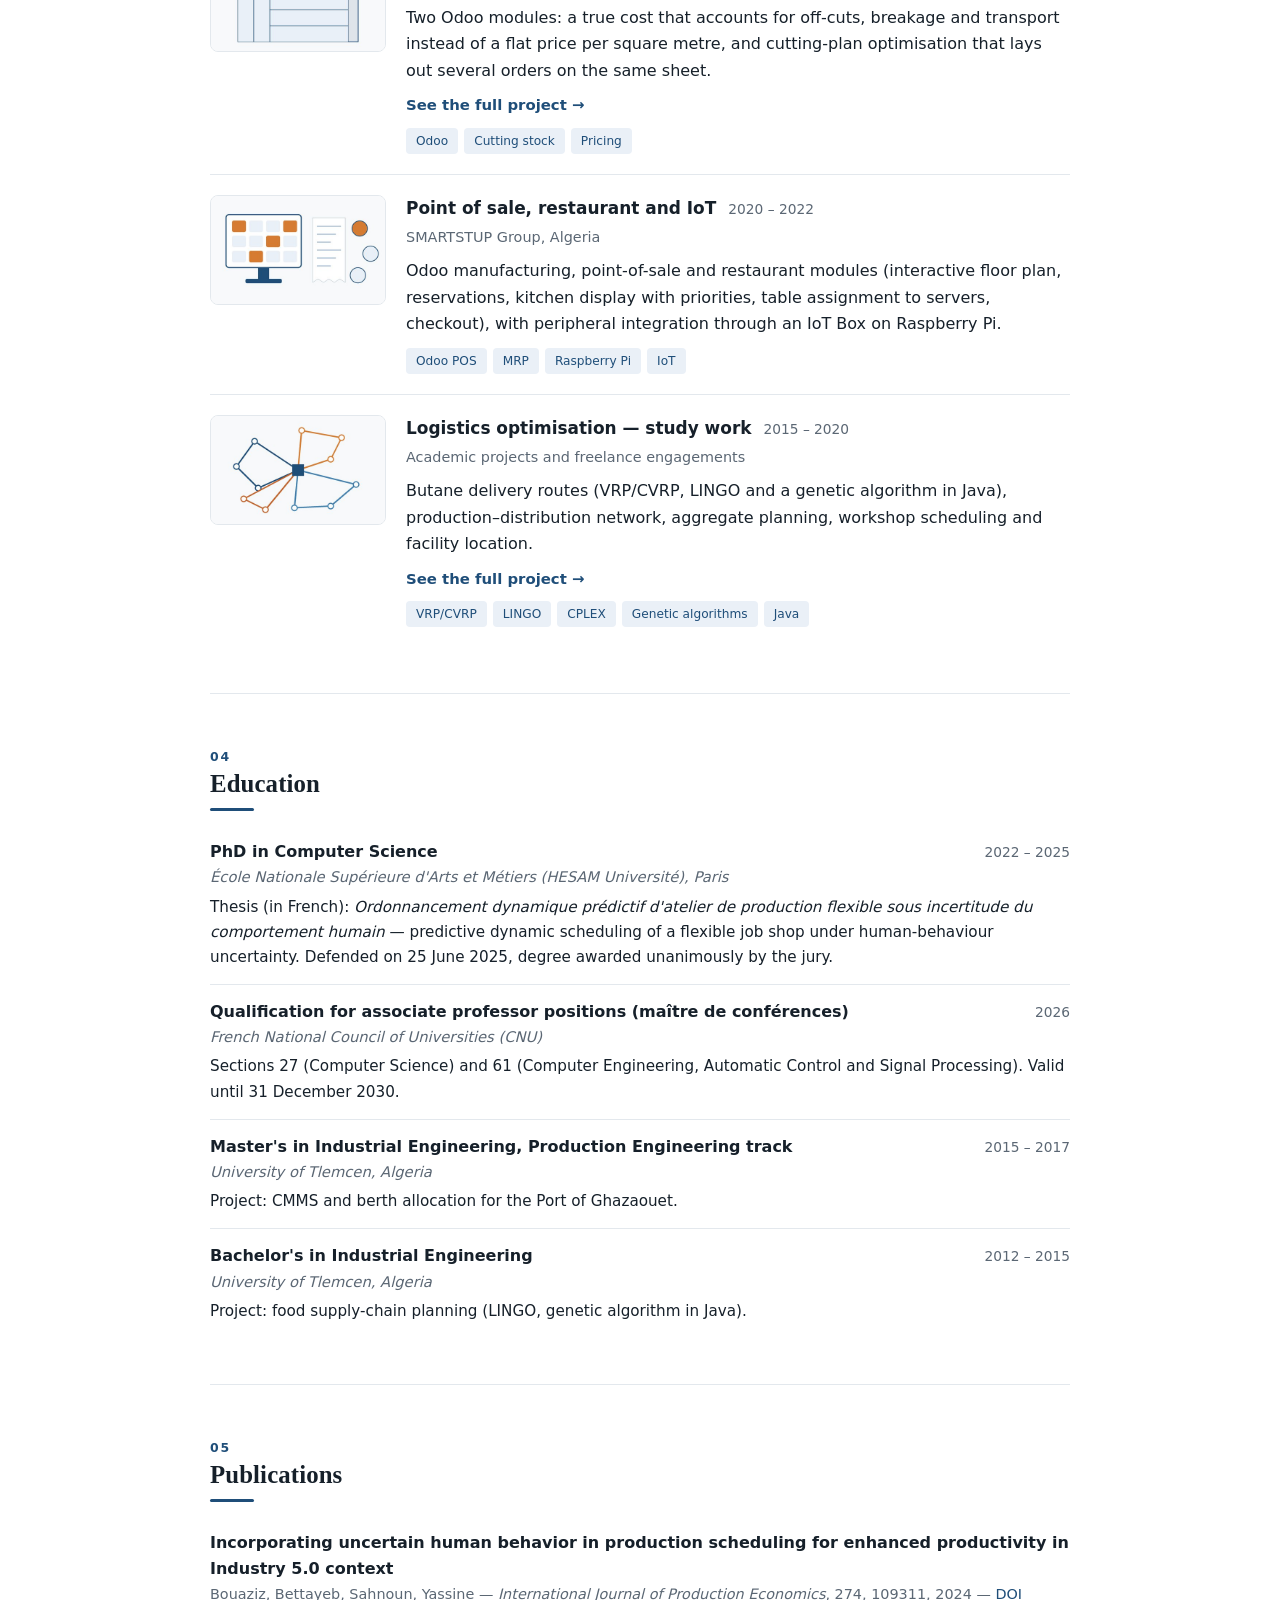
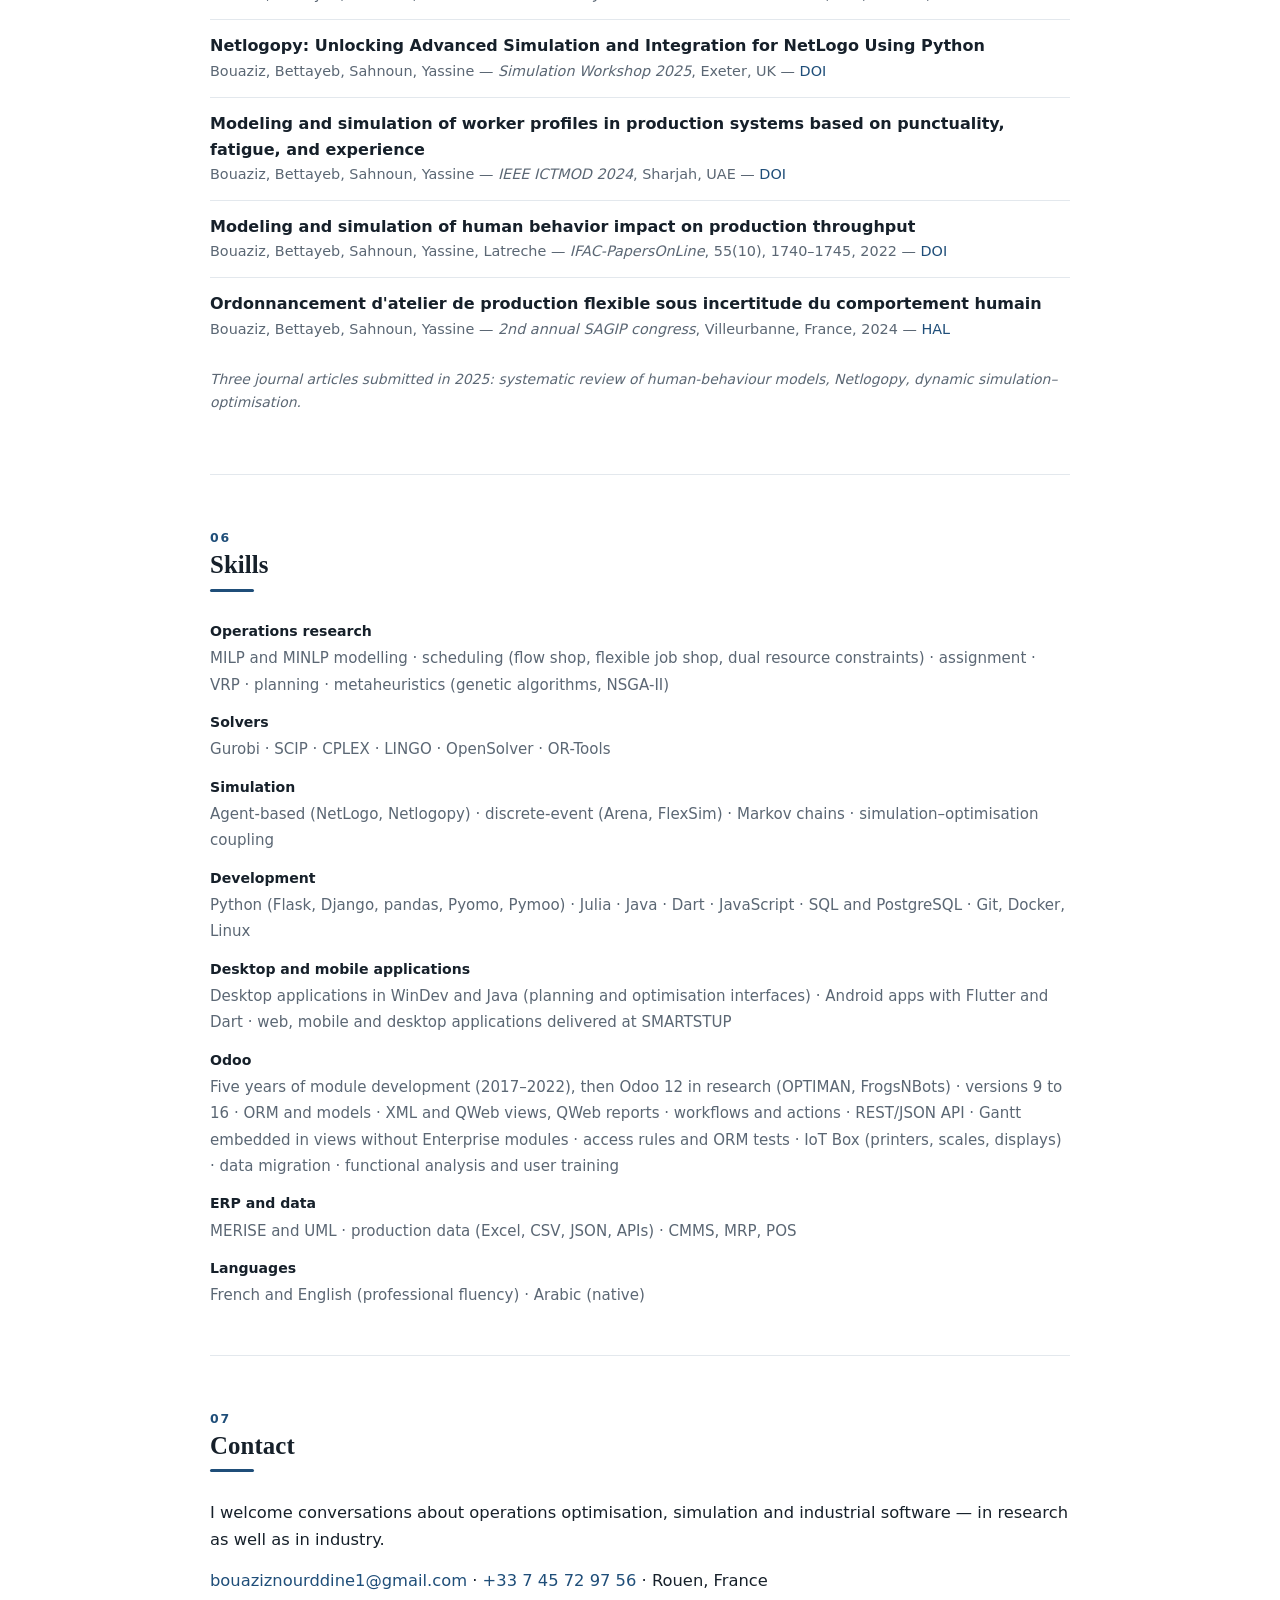
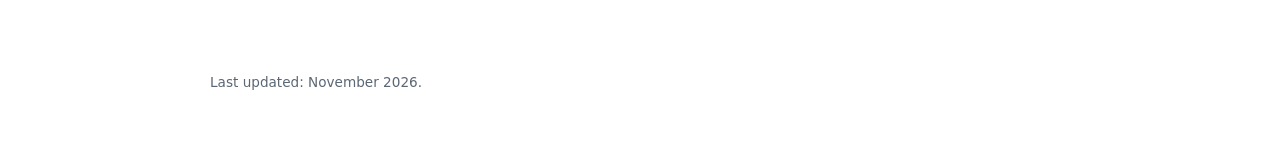
==== commit b82d5b60: "V4" ====
--- a/index.html
+++ b/index.html
@@ -86,6 +86,17 @@
   .note{font-size:.87rem; color:var(--muted); font-style:italic}
   .more{margin:11px 0 0; font-size:.93rem}
   .more a{font-weight:600}
+  .p-title a{color:inherit; text-decoration:none}
+  .p-title a:hover, .p-title a:focus-visible{color:var(--accent); text-decoration:underline; text-underline-offset:3px}
+
+  /* ---------- formation ---------- */
+  .edu{padding:14px 0; border-top:1px solid var(--border)}
+  .edu:first-of-type{border-top:none; padding-top:0}
+  .edu-head{display:flex; flex-wrap:wrap; justify-content:space-between; gap:2px 12px; align-items:baseline}
+  .edu-t{font-weight:650}
+  .edu-d{color:var(--muted); font-size:.86rem; white-space:nowrap}
+  .edu-s{color:var(--muted); font-size:.92rem; font-style:italic}
+  .edu-n{margin:5px 0 0; font-size:.95rem}
 
   /* ---------- publications ---------- */
   .pub{padding:13px 0; border-top:1px solid var(--border)}
@@ -99,6 +110,57 @@
   .skill b{display:block; font-size:.88rem; margin-bottom:2px}
   .skill span{color:var(--muted); font-size:.94rem}
 
+  /* ---------- photo, vignettes, démonstration ---------- */
+  header{display:flex; align-items:center; gap:28px}
+  .h-text{flex:1; min-width:0}
+  .portrait{order:2; flex:0 0 auto; width:132px; height:132px; border-radius:50%; object-fit:cover;
+    border:3px solid var(--card); box-shadow:0 0 0 1px var(--border), 0 4px 14px rgba(16,32,48,.10)}
+  .project.has-thumb{display:grid; grid-template-columns:176px minmax(0,1fr); gap:20px; align-items:start}
+  .p-thumb{display:block; border-radius:8px; overflow:hidden; border:1px solid var(--border); background:var(--accent-soft); line-height:0}
+  .p-thumb img{width:100%; height:auto; aspect-ratio:16/10; object-fit:cover; display:block; transition:transform .25s ease}
+  a.p-thumb:hover img{transform:scale(1.04)}
+  .feature{display:grid; grid-template-columns:220px minmax(0,1fr); gap:20px; align-items:center; margin:0 0 26px; padding:14px;
+    border:1px solid var(--accent); border-radius:12px; background:var(--accent-soft); color:var(--fg)}
+  .feature:hover{text-decoration:none; box-shadow:0 4px 16px rgba(31,78,121,.15)}
+  .feature img{width:100%; height:auto; border-radius:8px; display:block; border:1px solid var(--border)}
+  .feature-kicker{display:block; font-size:.76rem; text-transform:uppercase; letter-spacing:.12em; font-weight:700; color:var(--accent); margin-bottom:4px}
+  .feature-desc{display:block; font-size:.97rem}
+  .feature-cta{display:inline-block; margin-top:10px; padding:5px 13px; border-radius:999px; background:var(--accent); color:#fff; font-weight:600; font-size:.9rem}
+  :root[data-theme="dark"] .feature-cta{color:#10161c}
+  @media (prefers-color-scheme: dark){ :root:not([data-theme="light"]) .feature-cta{color:#10161c} }
+  @media (max-width:600px){
+    header{flex-direction:column; align-items:flex-start; gap:16px}
+    .portrait{order:0; width:96px; height:96px}
+    .project.has-thumb{grid-template-columns:minmax(0,1fr); gap:12px}
+    .p-thumb img{aspect-ratio:16/7}
+    .feature{grid-template-columns:1fr; gap:12px}
+  }
+
+  /* ---------- barre fixe et titres de section ---------- */
+  .topbar{position:sticky; top:0; z-index:20; margin:0 -16px; padding:0 16px;
+    background:color-mix(in srgb, var(--bg) 88%, transparent); backdrop-filter:saturate(1.4) blur(8px);
+    -webkit-backdrop-filter:saturate(1.4) blur(8px); border-bottom:1px solid var(--border)}
+  .topbar-in{max-width:var(--maxw); margin:0 auto; display:flex; align-items:center; justify-content:space-between; gap:12px; min-height:52px}
+  .secnav{display:flex; gap:2px; overflow-x:auto; scrollbar-width:none}
+  .secnav::-webkit-scrollbar{display:none}
+  .secnav a{padding:6px 10px; border-radius:6px; font-size:.88rem; color:var(--muted); white-space:nowrap}
+  .secnav a:hover{color:var(--accent); background:var(--accent-soft); text-decoration:none}
+  .secnav a.is-current{color:var(--accent); font-weight:600}
+  .topbar .toolbar{padding-top:0; flex:0 0 auto}
+  section{padding:56px 0 46px; border-bottom:none; scroll-margin-top:60px}
+  section + section{border-top:1px solid var(--border)}
+  h2{font-family:Georgia,"Times New Roman",serif; font-size:1.55rem; line-height:1.2; text-transform:none;
+    letter-spacing:.005em; color:var(--fg); font-weight:700; margin:0 0 28px; padding-bottom:12px; position:relative}
+  h2::after{content:""; position:absolute; left:0; bottom:0; width:44px; height:3px; border-radius:2px; background:var(--accent)}
+  .h2-num{display:block; font-family:system-ui,-apple-system,"Segoe UI",Roboto,sans-serif; font-size:.78rem;
+    letter-spacing:.14em; color:var(--accent); font-weight:700; margin-bottom:4px}
+  @media (max-width:600px){
+    .topbar-in{flex-direction:column; align-items:stretch; gap:0; padding:6px 0}
+    .topbar .toolbar{order:-1; justify-content:flex-end}
+    section{padding:40px 0 34px; scroll-margin-top:96px}
+    h2{font-size:1.3rem}
+  }
+
   footer{padding:30px 0 50px; color:var(--muted); font-size:.85rem}
 
   [hidden]{display:none !important}
@@ -113,15 +175,30 @@
 <link rel="canonical" href="https://bouaziznourddine.github.io/portfolio/">
 </head>
 <body>
-<div class="wrap">
-
-  <div class="toolbar">
+<div class="topbar">
+  <div class="topbar-in">
+    <nav class="secnav" aria-label="Sections">
+      <a href="#propos-fr" data-sec="propos" data-fr="À propos" data-en="About">À propos</a>
+      <a href="#recherche-fr" data-sec="recherche" data-fr="Recherche" data-en="Research">Recherche</a>
+      <a href="#industrie-fr" data-sec="industrie" data-fr="Industrie" data-en="Industry">Industrie</a>
+      <a href="#formation-fr" data-sec="formation" data-fr="Formation" data-en="Education">Formation</a>
+      <a href="#publications-fr" data-sec="publications" data-fr="Publications" data-en="Publications">Publications</a>
+      <a href="#competences-fr" data-sec="competences" data-fr="Compétences" data-en="Skills">Compétences</a>
+      <a href="#contact-fr" data-sec="contact" data-fr="Contact" data-en="Contact">Contact</a>
+    </nav>
+    <div class="toolbar">
     <button id="btn-fr" aria-pressed="true">Français</button>
     <button id="btn-en" aria-pressed="false">English</button>
     <button id="btn-theme" aria-pressed="false" title="Thème clair / sombre">◐</button>
+    </div>
   </div>
+</div>
+<div class="wrap">
+
 
   <header>
+    <img class="portrait" src="media/img/portrait.jpg" width="320" height="320" alt="Nourddine Bouaziz">
+    <div class="h-text">
     <h1 class="name">Nourddine Bouaziz</h1>
     <p class="tagline" data-fr="Docteur en informatique — recherche opérationnelle, ordonnancement et simulation" data-en="PhD in Computer Science — operations research, production scheduling and simulation">Docteur en informatique — recherche opérationnelle, ordonnancement et simulation</p>
     <p class="tagline2" data-fr="Chercheur postdoctoral au CESI LINEACT · Rouen, France" data-en="Postdoctoral researcher at CESI LINEACT · Rouen, France">Chercheur postdoctoral au CESI LINEACT · Rouen, France</p>
@@ -134,56 +211,68 @@
       <a href="https://www.researchgate.net/profile/Nourddine-Bouaziz">ResearchGate</a>
       <a href="mailto:bouaziznourddine1@gmail.com">Email</a>
     </nav>
+    </div>
   </header>
 
   <!-- ================= FRANÇAIS ================= -->
   <main id="fr">
 
-    <section>
-      <h2>À propos</h2>
+    <section id="propos-fr">
+      <h2><span class="h2-num">01</span>À propos</h2>
       <p class="lead">Je conçois des outils d'aide à la décision pour la production : comprendre un problème d'atelier, le représenter par un modèle, puis livrer un logiciel qui calcule une solution et sait l'expliquer.</p>
-      <p class="lead">Mon parcours associe deux mondes qui se croisent rarement. D'un côté la recherche : un doctorat aux Arts et Métiers soutenu en juin 2025 sur l'ordonnancement sous incertitude du comportement humain, et cinq publications. De l'autre le développement industriel : cinq années de modules ERP Odoo livrés et utilisés, en logistique portuaire, en production et en point de vente.</p>
+      <p class="lead">Mon parcours associe deux mondes qui se croisent rarement. D'un côté la recherche : un doctorat aux Arts et Métiers soutenu en juin 2025 sur l'ordonnancement sous incertitude du comportement humain, cinq publications, et une qualification aux fonctions de maître de conférences en 2026 (CNU, sections 27 et 61). De l'autre le développement industriel : cinq années de modules ERP Odoo livrés et utilisés, en logistique portuaire, en production et en point de vente.</p>
       <p class="lead">Je suis aujourd'hui chercheur postdoctoral au CESI LINEACT, sur l'ordonnancement d'une cellule d'usinage robotisée avec Maugars Industrie.</p>
     </section>
 
-    <section>
-      <h2>Projets de recherche</h2>
-
-      <article class="project">
-        <div class="p-head">
-          <h3 class="p-title">OPTIMAN — ordonnancement d'une cellule d'usinage robotisée</h3>
+    <section id="recherche-fr">
+      <h2><span class="h2-num">02</span>Projets de recherche</h2>
+      <a class="feature" href="demo/optiman/index.html" data-demo hidden>
+        <img src="media/vignettes/optiman.jpg" width="480" height="300" alt="">
+        <span class="feature-text"><span class="feature-kicker">Démonstration interactive</span>
+          <span class="feature-desc">Le planning OPTIMAN tel qu'il s'affiche dans Odoo, sans serveur : Gantt des machines, du robot et des opérateurs, palettes et montages, fiche du scénario.</span>
+          <span class="feature-cta">Essayer la démo →</span></span>
+      </a>
+
+
+      <article class="project has-thumb">
+        <a class="p-thumb" href="projets/optiman.html" tabindex="-1" aria-hidden="true"><img src="media/vignettes/optiman.jpg" width="480" height="300" loading="lazy" alt=""></a>
+        <div class="p-body">
+        <div class="p-head">
+          <h3 class="p-title"><a href="projets/optiman.html">OPTIMAN — ordonnancement d'une cellule d'usinage robotisée</a></h3>
           <span class="p-period">2025 – aujourd'hui</span>
         </div>
         <p class="p-org">CESI LINEACT et Maugars Industrie · soutien Région Normandie et FEDER</p>
-        <p>Une cellule réunit deux centres d'usinage CNC, un robot de manutention partagé, des magasins rotatifs, des palettes, des montages et des opérateurs. Une machine libre ne suffit pas à lancer une pièce : il faut aussi le bon montage, la bonne palette et, pour la première pièce de chaque phase, un opérateur présent.</p>
-        <p>J'ai formalisé ces contraintes avec l'industriel, structuré les données de production, puis développé l'outil de planification du projet : import Excel validé, heuristique constructive sous contraintes de ressources, API JSON, diagrammes de Gantt machines, robot et opérateurs, et un connecteur Odoo 12 qui permet de lancer un calcul et de consulter les résultats depuis l'ERP.</p>
+        <p>Planifier une cellule d'usinage robotisée où une pièce ne démarre que si la CNC, le montage, la palette et, pour la première pièce de chaque phase, un opérateur sont disponibles. J'ai développé l'outil de planification du projet : heuristique constructive sous contraintes de ressources, Gantt des machines, du robot et des opérateurs, et connecteur Odoo 12.</p>
         <p class="note">Prototype de recherche. Une extension multiobjectif couplée à l'ERP fait l'objet d'un manuscrit en préparation.</p>
         <p class="more"><a href="projets/optiman.html">Voir le détail du projet →</a> · <a href="demo/optiman/index.html">Démonstration interactive →</a></p>
         <div class="tags"><span class="tag">Ordonnancement</span><span class="tag">Python</span><span class="tag">Flask</span><span class="tag">Odoo 12</span><span class="tag">Gantt</span></div>
-      </article>
-
-      <article class="project">
-        <div class="p-head">
-          <h3 class="p-title">Doctorat — l'incertitude du comportement humain dans l'ordonnancement</h3>
+        </div>
+      </article>
+
+      <article class="project has-thumb">
+        <a class="p-thumb" href="projets/doctorat.html" tabindex="-1" aria-hidden="true"><img src="media/vignettes/doctorat.jpg" width="480" height="300" loading="lazy" alt=""></a>
+        <div class="p-body">
+        <div class="p-head">
+          <h3 class="p-title"><a href="projets/doctorat.html">Doctorat — l'incertitude du comportement humain dans l'ordonnancement</a></h3>
           <span class="p-period">2022 – 2025</span>
         </div>
         <p class="p-org">CESI LINEACT et Arts et Métiers · projet AntiHpert (RIN Tremplin 2019)</p>
-        <p>La plupart des modèles d'ordonnancement traitent les opérateurs comme des machines : toujours présents, toujours à la même vitesse. La réalité d'un atelier est autre. J'ai modélisé la ponctualité des opérateurs par des chaînes de Markov estimées sur des transitions réellement observées, puis enrichi ces profils par la fatigue, l'apprentissage et l'oubli.</p>
-        <p>Ces profils alimentent un simulateur multi-agents NetLogo d'un flow-shop à double contrainte de ressources, et un modèle d'optimisation non linéaire en nombres entiers qui affecte les opérateurs aux postes en maximisant le débit, résolu avec Gurobi et SCIP sous Julia. Une boucle de simulation–optimisation déclenche un réordonnancement lorsque l'écart au planning dépasse un seuil.</p>
-        <p>La thèse comprend aussi une revue systématique de 41 articles et un métamodèle de classification des modèles de comportement humain.</p>
+        <p>Les modèles d'ordonnancement traitent souvent les opérateurs comme des machines. J'ai modélisé leur ponctualité par des chaînes de Markov, puis leur fatigue, leur apprentissage et leur oubli, et couplé un simulateur multi-agents NetLogo à un modèle d'optimisation (MINLP, Gurobi et SCIP sous Julia) qui réordonnance quand l'écart au planning dépasse un seuil.</p>
         <p class="note">Soutenue le 25 juin 2025, grade décerné à l'unanimité du jury.</p>
         <p class="more"><a href="projets/doctorat.html">Voir le détail du projet →</a></p>
         <div class="tags"><span class="tag">Chaînes de Markov</span><span class="tag">Simulation multi-agents</span><span class="tag">MINLP</span><span class="tag">Gurobi</span><span class="tag">SCIP</span><span class="tag">Julia</span><span class="tag">NetLogo</span></div>
-      </article>
-
-      <article class="project">
-        <div class="p-head">
-          <h3 class="p-title">Netlogopy — piloter NetLogo depuis Python</h3>
+        </div>
+      </article>
+
+      <article class="project has-thumb">
+        <a class="p-thumb" href="projets/netlogopy.html" tabindex="-1" aria-hidden="true"><img src="media/vignettes/netlogopy.jpg" width="480" height="300" loading="lazy" alt=""></a>
+        <div class="p-body">
+        <div class="p-head">
+          <h3 class="p-title"><a href="projets/netlogopy.html">Netlogopy — piloter NetLogo depuis Python</a></h3>
           <span class="p-period">2024 – aujourd'hui</span>
         </div>
         <p class="p-org">Bibliothèque open source, licence MIT · auteur principal</p>
-        <p>NetLogo est excellent pour la simulation multi-agents, mais isolé de l'écosystème Python : pas d'optimisation, pas d'analyse de données, pas d'apprentissage automatique. Les passerelles existantes lancent une simulation et récupèrent des résultats, sans permettre de créer ni de manipuler les agents eux-mêmes.</p>
-        <p>Netlogopy comble ce manque : création et contrôle direct des agents depuis Python, modification de leurs propriétés en cours d'exécution, réutilisation des modèles NetLogo existants. La bibliothèque est publiée sous licence MIT et distribuée sur PyPI.</p>
+        <p>Une bibliothèque Python qui crée et pilote directement les agents d'une simulation NetLogo en cours d'exécution, là où les passerelles existantes se contentent de lancer un modèle et d'en lire les résultats. Publiée sous licence MIT sur PyPI.</p>
         <p>
           <a href="https://pypi.org/project/netlogopy/">PyPI</a> ·
           <a href="https://github.com/Bouaziz19/netlogopy">Code source</a> ·
@@ -191,83 +280,123 @@
         </p>
         <p class="more"><a href="projets/netlogopy.html">Voir le détail du projet →</a></p>
         <div class="tags"><span class="tag">Python</span><span class="tag">NetLogo</span><span class="tag">Open source</span><span class="tag">MIT</span></div>
-      </article>
-
-      <article class="project">
-        <div class="p-head">
-          <h3 class="p-title">FrogsNBots — instrumenter un atelier pour observer le travail réel</h3>
+        </div>
+      </article>
+
+      <article class="project has-thumb">
+        <a class="p-thumb" href="projets/frogsnbots.html" tabindex="-1" aria-hidden="true"><img src="media/vignettes/frogsnbots.jpg" width="480" height="300" loading="lazy" alt=""></a>
+        <div class="p-body">
+        <div class="p-head">
+          <h3 class="p-title"><a href="projets/frogsnbots.html">FrogsNBots — instrumenter un atelier pour observer le travail réel</a></h3>
           <span class="p-period">2023 – 2025</span>
         </div>
         <p class="p-org">CESI LINEACT et ESIGELEC · projet AntiHpert</p>
-        <p>Modéliser le comportement des opérateurs suppose de l'observer. J'ai contribué au dispositif de collecte : un module Odoo de suivi des opérations avec scans QR à chaque étape, des caméras fixes et motorisées synchronisées, et des métadonnées JSON reliant chaque opération à son opérateur, à son horodatage et à ses séquences vidéo.</p>
-        <p>Deux cas d'étude : la maintenance de robots éducatifs et le pliage d'origami, choisis pour produire des gestes répétitifs mesurables. Plus de quinze heures de vidéo annotée, six opérateurs.</p>
+        <p>J'ai contribué à un dispositif pour observer le travail réel en atelier : module Odoo avec scan QR à chaque étape, caméras fixes et motorisées synchronisées, métadonnées JSON. Plus de quinze heures de vidéo annotée, six opérateurs.</p>
         <p class="note">Manuscrit de description du jeu de données en cours.</p>
         <p class="more"><a href="projets/frogsnbots.html">Voir le détail du projet →</a></p>
         <div class="tags"><span class="tag">Odoo</span><span class="tag">QR</span><span class="tag">Vidéo multicaméra</span><span class="tag">JSON</span></div>
-      </article>
-
-      <article class="project">
+        </div>
+      </article>
+
+      <article class="project has-thumb">
+        <div class="p-thumb" aria-hidden="true"><img src="media/vignettes/flexibac.jpg" width="480" height="300" loading="lazy" alt=""></div>
+        <div class="p-body">
         <div class="p-head">
           <h3 class="p-title">Flexibac — tri robotisé de colis</h3>
           <span class="p-period">2026</span>
         </div>
         <p class="p-org">Étude de modélisation</p>
-        <p>Affectation de colis à des chariots sous contraintes de capacité, de cohérence des destinations et de fenêtres temporelles, avec deux objectifs : maximiser le nombre de colis traités par le robot et minimiser les changements de chariots. Formulation MILP hors ligne, couplée à un simulateur FlexSim par échange de fichiers pour évaluer les indicateurs et la faisabilité.</p>
+        <p>Affectation de colis à des chariots sous contraintes de capacité, de destination et de fenêtres temporelles : modèle MILP couplé à un simulateur FlexSim pour évaluer les indicateurs et la faisabilité.</p>
         <div class="tags"><span class="tag">MILP</span><span class="tag">FlexSim</span><span class="tag">Simulation–optimisation</span></div>
-      </article>
-    </section>
-
-    <section>
-      <h2>Projets industriels</h2>
-
-      <article class="project">
-        <div class="p-head">
-          <h3 class="p-title">Système d'information portuaire</h3>
+        </div>
+      </article>
+    </section>
+
+    <section id="industrie-fr">
+      <h2><span class="h2-num">03</span>Projets industriels</h2>
+
+      <article class="project has-thumb">
+        <a class="p-thumb" href="projets/port.html" tabindex="-1" aria-hidden="true"><img src="media/vignettes/port.jpg" width="480" height="300" loading="lazy" alt=""></a>
+        <div class="p-body">
+        <div class="p-head">
+          <h3 class="p-title"><a href="projets/port.html">Système d'information portuaire</a></h3>
           <span class="p-period">2017 – 2018</span>
         </div>
         <p class="p-org">Entreprise Portuaire de Ghazaouet, Algérie</p>
-        <p>Analyse des procédures existantes et modélisation MERISE/UML, puis développement et intégration de quatre modules Odoo : GMAO, facturation, exploitation et commercial. La GMAO couvre les équipements, la maintenance préventive et corrective, les pièces de rechange, la planification des interventions et les comptes rendus. Formation des utilisateurs à la prise en main.</p>
-        <p>En parallèle, deux études d'optimisation : l'allocation des postes à quai, modélisée puis résolue avec OpenSolver, vérifiée sous LINGO et testée par simulation Arena sur les données réelles du terminal ; et le stockage de conteneurs par algorithmes génétiques. La solution d'allocation a été mise en œuvre par l'entreprise portuaire.</p>
+        <p>Quatre modules Odoo — GMAO, facturation, exploitation et commercial — et deux études d'optimisation : l'allocation des postes à quai, mise en œuvre par l'entreprise portuaire, et le stockage de conteneurs par algorithmes génétiques.</p>
         <p class="more"><a href="projets/port.html">Voir le détail du projet →</a></p>
         <div class="tags"><span class="tag">Odoo</span><span class="tag">GMAO</span><span class="tag">MERISE/UML</span><span class="tag">OpenSolver</span><span class="tag">Arena</span></div>
-      </article>
-
-      <article class="project">
-        <div class="p-head">
-          <h3 class="p-title">Usine de verre trempé — prix de revient et plans de découpe</h3>
+        </div>
+      </article>
+
+      <article class="project has-thumb">
+        <a class="p-thumb" href="projets/verre.html" tabindex="-1" aria-hidden="true"><img src="media/vignettes/verre.jpg" width="480" height="300" loading="lazy" alt=""></a>
+        <div class="p-body">
+        <div class="p-head">
+          <h3 class="p-title"><a href="projets/verre.html">Usine de verre trempé — prix de revient et plans de découpe</a></h3>
           <span class="p-period">2018 – 2020</span>
         </div>
         <p class="p-org">Mission indépendante</p>
-        <p>L'usine facturait le verre au mètre carré. Deux commandes de même surface pouvaient pourtant coûter très différemment : la forme change les chutes, la fragilité change le taux de casse, l'encombrement change le transport. J'ai développé un module Odoo de calcul du prix unitaire intégrant ces facteurs, destiné au service commercial.</p>
-        <p>Un second module optimise les plans de découpe : répartition de plusieurs commandes sur une même plaque pour réduire les chutes, visualisation graphique du plan, export, et liaison avec le traitement des commandes.</p>
+        <p>Deux modules Odoo : un prix de revient qui tient compte des chutes, de la casse et du transport au lieu d'un simple prix au mètre carré, et l'optimisation des plans de découpe de plusieurs commandes sur une même plaque.</p>
         <p class="more"><a href="projets/verre.html">Voir le détail du projet →</a></p>
         <div class="tags"><span class="tag">Odoo</span><span class="tag">Cutting stock</span><span class="tag">Tarification</span></div>
-      </article>
-
-      <article class="project">
+        </div>
+      </article>
+
+      <article class="project has-thumb">
+        <div class="p-thumb" aria-hidden="true"><img src="media/vignettes/pos.jpg" width="480" height="300" loading="lazy" alt=""></div>
+        <div class="p-body">
         <div class="p-head">
           <h3 class="p-title">Point de vente, restauration et IoT</h3>
           <span class="p-period">2020 – 2022</span>
         </div>
         <p class="p-org">SMARTSTUP Group, Algérie</p>
-        <p>Modules Odoo de production (MRP), de point de vente et de restauration : plan de salle, état des tables, commandes cuisine, encaissement. Intégration des périphériques par IoT Box sur Raspberry Pi — imprimantes thermiques, balances, afficheurs client, lecteurs. Développement d'applications web, mobile et desktop, formation des utilisateurs et documentation.</p>
+        <p>Modules Odoo de production, de point de vente et de restauration (plan de salle interactif, réservations, écran cuisine avec priorités, affectation des tables aux serveurs, encaissement), avec intégration des périphériques par IoT Box sur Raspberry Pi.</p>
         <div class="tags"><span class="tag">Odoo POS</span><span class="tag">MRP</span><span class="tag">Raspberry Pi</span><span class="tag">IoT</span></div>
-      </article>
-
-      <article class="project">
-        <div class="p-head">
-          <h3 class="p-title">Optimisation logistique — travaux d'étude</h3>
+        </div>
+      </article>
+
+      <article class="project has-thumb">
+        <a class="p-thumb" href="projets/logistique.html" tabindex="-1" aria-hidden="true"><img src="media/vignettes/logistique.jpg" width="480" height="300" loading="lazy" alt=""></a>
+        <div class="p-body">
+        <div class="p-head">
+          <h3 class="p-title"><a href="projets/logistique.html">Optimisation logistique — travaux d'étude</a></h3>
           <span class="p-period">2015 – 2020</span>
         </div>
         <p class="p-org">Projets académiques et missions indépendantes</p>
-        <p>Distribution de gaz butane pour Naftal à Tlemcen : tournées de véhicules à capacités hétérogènes (VRP/CVRP), modélisée sous LINGO et résolue par algorithme génétique en Java, avec interface de planification. Réseau de production–distribution agroalimentaire : modèle non linéaire multi-étapes sous LINGO et CPLEX. Planification agrégée multi-période avec gestion des effectifs et des heures supplémentaires. Ordonnancement d'ateliers — machine unique, machines parallèles, flow-shop — sous contraintes de ressources et d'indisponibilité. Localisation d'installations par p-médian et par logique floue.</p>
+        <p>Tournées de distribution de butane (VRP/CVRP, LINGO et algorithme génétique en Java), réseau de production–distribution, planification agrégée, ordonnancement d'ateliers et localisation d'installations.</p>
         <p class="more"><a href="projets/logistique.html">Voir le détail du projet →</a></p>
         <div class="tags"><span class="tag">VRP/CVRP</span><span class="tag">LINGO</span><span class="tag">CPLEX</span><span class="tag">Algorithmes génétiques</span><span class="tag">Java</span></div>
-      </article>
-    </section>
-
-    <section>
-      <h2>Publications</h2>
+        </div>
+      </article>
+    </section>
+
+    <section id="formation-fr">
+      <h2><span class="h2-num">04</span>Formation</h2>
+      <div class="edu">
+        <div class="edu-head"><span class="edu-t">Doctorat en informatique</span><span class="edu-d">2022 – 2025</span></div>
+        <div class="edu-s">École Nationale Supérieure d'Arts et Métiers (HESAM Université), Paris</div>
+        <p class="edu-n">Thèse : <i>Ordonnancement dynamique prédictif d'atelier de production flexible sous incertitude du comportement humain</i>. Soutenue le 25 juin 2025, grade décerné à l'unanimité du jury.</p>
+      </div>
+      <div class="edu">
+        <div class="edu-head"><span class="edu-t">Qualification aux fonctions de maître de conférences</span><span class="edu-d">2026</span></div>
+        <div class="edu-s">Conseil national des universités (CNU)</div>
+        <p class="edu-n">Sections 27 (Informatique) et 61 (Génie informatique, automatique et traitement du signal). Valable jusqu'au 31 décembre 2030.</p>
+      </div>
+      <div class="edu">
+        <div class="edu-head"><span class="edu-t">Master en génie industriel, option ingénierie de production</span><span class="edu-d">2015 – 2017</span></div>
+        <div class="edu-s">Université de Tlemcen, Algérie</div>
+        <p class="edu-n">Projet : GMAO et allocation des postes à quai pour le port de Ghazaouet.</p>
+      </div>
+      <div class="edu">
+        <div class="edu-head"><span class="edu-t">Licence en génie industriel</span><span class="edu-d">2012 – 2015</span></div>
+        <div class="edu-s">Université de Tlemcen, Algérie</div>
+        <p class="edu-n">Projet : planification d'une chaîne logistique agroalimentaire (LINGO, algorithme génétique en Java).</p>
+      </div>
+    </section>
+
+    <section id="publications-fr">
+      <h2><span class="h2-num">05</span>Publications</h2>
       <div class="pub">
         <div class="pub-t">Incorporating uncertain human behavior in production scheduling for enhanced productivity in Industry 5.0 context</div>
         <div class="pub-m">Bouaziz, Bettayeb, Sahnoun, Yassine — <i>International Journal of Production Economics</i>, 274, 109311, 2024 — <a href="https://doi.org/10.1016/j.ijpe.2024.109311">DOI</a></div>
@@ -291,20 +420,22 @@
       <p class="note" style="margin-top:14px">Trois articles de revue soumis en 2025 : revue systématique des modèles de comportement humain, Netlogopy, sim-optimisation dynamique.</p>
     </section>
 
-    <section>
-      <h2>Compétences</h2>
+    <section id="competences-fr">
+      <h2><span class="h2-num">06</span>Compétences</h2>
       <div class="skill"><b>Recherche opérationnelle</b><span>Modélisation MILP et MINLP · ordonnancement (flow-shop, job-shop flexible, double contrainte de ressources) · affectation · VRP · planification · métaheuristiques (algorithmes génétiques, NSGA-II)</span></div>
       <div class="skill"><b>Solveurs</b><span>Gurobi · SCIP · CPLEX · LINGO · OpenSolver · OR-Tools</span></div>
       <div class="skill"><b>Simulation</b><span>Multi-agents (NetLogo, Netlogopy) · événements discrets (Arena, FlexSim) · chaînes de Markov · couplage simulation–optimisation</span></div>
-      <div class="skill"><b>Développement</b><span>Python (Flask, Django, pandas, Pyomo, Pymoo) · Julia · Java · JavaScript · SQL et PostgreSQL · Git, Docker, Linux</span></div>
-      <div class="skill"><b>ERP et données</b><span>Odoo v9 à v16 (ORM, vues QWeb, API, modules métier) · MERISE et UML · données de production (Excel, CSV, JSON, API) · GMAO, MRP, POS</span></div>
+      <div class="skill"><b>Développement</b><span>Python (Flask, Django, pandas, Pyomo, Pymoo) · Julia · Java · Dart · JavaScript · SQL et PostgreSQL · Git, Docker, Linux</span></div>
+      <div class="skill"><b>Applications desktop et mobile</b><span>Applications desktop en WinDev et en Java (interfaces de planification et d’optimisation) · applications Android avec Flutter et Dart · applications web, mobile et desktop livrées chez SMARTSTUP</span></div>
+      <div class="skill"><b>Odoo</b><span>Cinq ans de développement de modules (2017–2022), puis Odoo 12 en recherche (OPTIMAN, FrogsNBots) · versions 9 à 16 · ORM et modèles · vues XML et QWeb, rapports QWeb · workflows et actions · API REST/JSON · Gantt intégré aux vues sans modules Enterprise · règles d’accès et tests ORM · IoT Box (imprimantes, balances, afficheurs) · reprise de données · analyse fonctionnelle et formation des utilisateurs</span></div>
+      <div class="skill"><b>ERP et données</b><span>MERISE et UML · données de production (Excel, CSV, JSON, API) · GMAO, MRP, POS</span></div>
       <div class="skill"><b>Langues</b><span>Français et anglais (courant professionnel) · arabe (langue maternelle)</span></div>
     </section>
 
-    <section>
-      <h2>Contact</h2>
+    <section id="contact-fr">
+      <h2><span class="h2-num">07</span>Contact</h2>
       <p class="lead">Je suis ouvert aux échanges sur l'optimisation des opérations, la simulation et les logiciels industriels — en recherche comme en industrie.</p>
-      <p class="lead"><a href="mailto:bouaziznourddine1@gmail.com">bouaziznourddine1@gmail.com</a> · Rouen, France</p>
+      <p class="lead"><a href="mailto:bouaziznourddine1@gmail.com">bouaziznourddine1@gmail.com</a> · <a href="tel:+33745729756">+33&nbsp;7&nbsp;45&nbsp;72&nbsp;97&nbsp;56</a> · Rouen, France</p>
     </section>
 
   </main>
@@ -312,51 +443,62 @@
   <!-- ================= ENGLISH ================= -->
   <main id="en" hidden>
 
-    <section>
-      <h2>About</h2>
+    <section id="propos-en">
+      <h2><span class="h2-num">01</span>About</h2>
       <p class="lead">I build decision-support tools for manufacturing: understand a shop-floor problem, turn it into a model, then deliver software that computes a solution and can explain it.</p>
-      <p class="lead">My career brings together two worlds that rarely meet. On one side, research: a PhD from Arts et Métiers defended in June 2025 on scheduling under human-behaviour uncertainty, and five publications. On the other, industrial development: five years of Odoo ERP modules delivered and used, in port logistics, manufacturing and point of sale.</p>
+      <p class="lead">My career brings together two worlds that rarely meet. On one side, research: a PhD from Arts et Métiers defended in June 2025 on scheduling under human-behaviour uncertainty, five publications, and a 2026 qualification for French associate professor positions (CNU sections 27 and 61). On the other, industrial development: five years of Odoo ERP modules delivered and used, in port logistics, manufacturing and point of sale.</p>
       <p class="lead">I am currently a postdoctoral researcher at CESI LINEACT, working on the scheduling of a robotic machining cell with Maugars Industrie.</p>
     </section>
 
-    <section>
-      <h2>Research projects</h2>
-
-      <article class="project">
-        <div class="p-head">
-          <h3 class="p-title">OPTIMAN — scheduling a robotic machining cell</h3>
+    <section id="recherche-en">
+      <h2><span class="h2-num">02</span>Research projects</h2>
+      <a class="feature" href="demo/optiman/index.html" data-demo hidden>
+        <img src="media/vignettes/optiman.jpg" width="480" height="300" alt="">
+        <span class="feature-text"><span class="feature-kicker">Interactive demo</span>
+          <span class="feature-desc">The OPTIMAN schedule as it appears in Odoo, with no server: machine, robot and operator Gantt charts, pallets and fixtures, scenario sheet.</span>
+          <span class="feature-cta">Try the demo →</span></span>
+      </a>
+
+
+      <article class="project has-thumb">
+        <a class="p-thumb" href="projets/optiman.html" tabindex="-1" aria-hidden="true"><img src="media/vignettes/optiman.jpg" width="480" height="300" loading="lazy" alt=""></a>
+        <div class="p-body">
+        <div class="p-head">
+          <h3 class="p-title"><a href="projets/optiman.html">OPTIMAN — scheduling a robotic machining cell</a></h3>
           <span class="p-period">2025 – present</span>
         </div>
         <p class="p-org">CESI LINEACT and Maugars Industrie · supported by the Normandy Region and the ERDF</p>
-        <p>The cell combines two CNC machining centres, a shared handling robot, rotary magazines, pallets, fixtures and operators. A free machine is not enough to start a part: the right fixture and pallet must be available too, and the first part of each phase requires an operator on site.</p>
-        <p>I formalised these constraints with the industrial partner, structured the production data, then developed the project's planning tool: validated Excel import, constructive heuristic under resource constraints, JSON API, machine, robot and operator Gantt charts, and an Odoo 12 connector that runs a computation and shows the results from inside the ERP.</p>
+        <p>Scheduling a robotic machining cell where a part can only start when the CNC, the fixture, the pallet and, for the first part of each phase, an operator are all available. I developed the project's planning tool: constructive heuristic under resource constraints, machine, robot and operator Gantt charts, and an Odoo 12 connector.</p>
         <p class="note">Research prototype. A multi-objective extension coupled with the ERP is the subject of a manuscript in preparation.</p>
         <p class="more"><a href="projets/optiman.html">See the full project →</a> · <a href="demo/optiman/index.html">Interactive demo →</a></p>
         <div class="tags"><span class="tag">Scheduling</span><span class="tag">Python</span><span class="tag">Flask</span><span class="tag">Odoo 12</span><span class="tag">Gantt</span></div>
-      </article>
-
-      <article class="project">
-        <div class="p-head">
-          <h3 class="p-title">PhD — human-behaviour uncertainty in production scheduling</h3>
+        </div>
+      </article>
+
+      <article class="project has-thumb">
+        <a class="p-thumb" href="projets/doctorat.html" tabindex="-1" aria-hidden="true"><img src="media/vignettes/doctorat.jpg" width="480" height="300" loading="lazy" alt=""></a>
+        <div class="p-body">
+        <div class="p-head">
+          <h3 class="p-title"><a href="projets/doctorat.html">PhD — human-behaviour uncertainty in production scheduling</a></h3>
           <span class="p-period">2022 – 2025</span>
         </div>
         <p class="p-org">CESI LINEACT and Arts et Métiers · AntiHpert project (RIN Tremplin 2019)</p>
-        <p>Most scheduling models treat operators like machines: always present, always at the same pace. A real shop floor works differently. I modelled operator punctuality with Markov chains estimated from actually observed transitions, then enriched those profiles with fatigue, learning and forgetting.</p>
-        <p>These profiles feed a NetLogo agent-based simulator of a dual-resource-constrained flow shop, and a mixed-integer non-linear optimisation model that assigns operators to workstations to maximise throughput, solved with Gurobi and SCIP under Julia. A simulation–optimisation loop triggers rescheduling when the deviation from the plan exceeds a threshold.</p>
-        <p>The thesis also includes a systematic review of 41 papers and a meta-model for classifying human-behaviour models.</p>
+        <p>Scheduling models often treat operators like machines. I modelled their punctuality with Markov chains, then their fatigue, learning and forgetting, and coupled a NetLogo agent-based simulator with an optimisation model (MINLP, Gurobi and SCIP under Julia) that reschedules when the deviation from the plan exceeds a threshold.</p>
         <p class="note">Defended on 25 June 2025, degree awarded unanimously by the jury.</p>
         <p class="more"><a href="projets/doctorat.html">See the full project →</a></p>
         <div class="tags"><span class="tag">Markov chains</span><span class="tag">Agent-based simulation</span><span class="tag">MINLP</span><span class="tag">Gurobi</span><span class="tag">SCIP</span><span class="tag">Julia</span><span class="tag">NetLogo</span></div>
-      </article>
-
-      <article class="project">
-        <div class="p-head">
-          <h3 class="p-title">Netlogopy — driving NetLogo from Python</h3>
+        </div>
+      </article>
+
+      <article class="project has-thumb">
+        <a class="p-thumb" href="projets/netlogopy.html" tabindex="-1" aria-hidden="true"><img src="media/vignettes/netlogopy.jpg" width="480" height="300" loading="lazy" alt=""></a>
+        <div class="p-body">
+        <div class="p-head">
+          <h3 class="p-title"><a href="projets/netlogopy.html">Netlogopy — driving NetLogo from Python</a></h3>
           <span class="p-period">2024 – present</span>
         </div>
         <p class="p-org">Open-source library, MIT licence · main author</p>
-        <p>NetLogo is excellent for agent-based simulation but cut off from the Python ecosystem: no optimisation, no data analysis, no machine learning. Existing bridges run a simulation and collect results, without letting you create or manipulate the agents themselves.</p>
-        <p>Netlogopy fills that gap: direct creation and control of agents from Python, property updates at runtime, reuse of existing NetLogo models. The library is released under the MIT licence and distributed on PyPI.</p>
+        <p>A Python library that creates and controls the agents of a running NetLogo simulation directly, where existing bridges only launch a model and read its results. Released under the MIT licence on PyPI.</p>
         <p>
           <a href="https://pypi.org/project/netlogopy/">PyPI</a> ·
           <a href="https://github.com/Bouaziz19/netlogopy">Source code</a> ·
@@ -364,83 +506,123 @@
         </p>
         <p class="more"><a href="projets/netlogopy.html">See the full project →</a></p>
         <div class="tags"><span class="tag">Python</span><span class="tag">NetLogo</span><span class="tag">Open source</span><span class="tag">MIT</span></div>
-      </article>
-
-      <article class="project">
-        <div class="p-head">
-          <h3 class="p-title">FrogsNBots — instrumenting a workshop to observe real work</h3>
+        </div>
+      </article>
+
+      <article class="project has-thumb">
+        <a class="p-thumb" href="projets/frogsnbots.html" tabindex="-1" aria-hidden="true"><img src="media/vignettes/frogsnbots.jpg" width="480" height="300" loading="lazy" alt=""></a>
+        <div class="p-body">
+        <div class="p-head">
+          <h3 class="p-title"><a href="projets/frogsnbots.html">FrogsNBots — instrumenting a workshop to observe real work</a></h3>
           <span class="p-period">2023 – 2025</span>
         </div>
         <p class="p-org">CESI LINEACT and ESIGELEC · AntiHpert project</p>
-        <p>Modelling operator behaviour requires observing it. I contributed to the collection setup: an Odoo operation-tracking module with a QR scan at each step, synchronised fixed and motorised cameras, and JSON metadata linking every operation to its operator, timestamps and video sequences.</p>
-        <p>Two case studies: educational-robot maintenance and origami folding, chosen to produce measurable repetitive gestures. More than fifteen hours of annotated video, six operators.</p>
+        <p>I contributed to a setup for observing real work on the shop floor: an Odoo module with a QR scan at each step, synchronised fixed and motorised cameras, JSON metadata. More than fifteen hours of annotated video, six operators.</p>
         <p class="note">A dataset paper is in preparation.</p>
         <p class="more"><a href="projets/frogsnbots.html">See the full project →</a></p>
         <div class="tags"><span class="tag">Odoo</span><span class="tag">QR</span><span class="tag">Multi-camera video</span><span class="tag">JSON</span></div>
-      </article>
-
-      <article class="project">
+        </div>
+      </article>
+
+      <article class="project has-thumb">
+        <div class="p-thumb" aria-hidden="true"><img src="media/vignettes/flexibac.jpg" width="480" height="300" loading="lazy" alt=""></div>
+        <div class="p-body">
         <div class="p-head">
           <h3 class="p-title">Flexibac — robotic parcel sorting</h3>
           <span class="p-period">2026</span>
         </div>
         <p class="p-org">Modelling study</p>
-        <p>Assignment of parcels to carts under capacity, destination-consistency and time-window constraints, with two objectives: maximise the number of parcels handled by the robot and minimise cart changes. Offline MILP formulation, coupled with a FlexSim simulator through file exchange to evaluate the indicators and feasibility.</p>
+        <p>Assignment of parcels to carts under capacity, destination and time-window constraints: a MILP model coupled with a FlexSim simulator to evaluate the indicators and feasibility.</p>
         <div class="tags"><span class="tag">MILP</span><span class="tag">FlexSim</span><span class="tag">Simulation–optimisation</span></div>
-      </article>
-    </section>
-
-    <section>
-      <h2>Industrial projects</h2>
-
-      <article class="project">
-        <div class="p-head">
-          <h3 class="p-title">Port information system</h3>
+        </div>
+      </article>
+    </section>
+
+    <section id="industrie-en">
+      <h2><span class="h2-num">03</span>Industrial projects</h2>
+
+      <article class="project has-thumb">
+        <a class="p-thumb" href="projets/port.html" tabindex="-1" aria-hidden="true"><img src="media/vignettes/port.jpg" width="480" height="300" loading="lazy" alt=""></a>
+        <div class="p-body">
+        <div class="p-head">
+          <h3 class="p-title"><a href="projets/port.html">Port information system</a></h3>
           <span class="p-period">2017 – 2018</span>
         </div>
         <p class="p-org">Port Authority of Ghazaouet, Algeria</p>
-        <p>Analysis of existing procedures and MERISE/UML modelling, then development and integration of four Odoo modules: CMMS, invoicing, operations and sales. The CMMS covers equipment, preventive and corrective maintenance, spare parts, intervention planning and reports. User training on handover.</p>
-        <p>In parallel, two optimisation studies: berth allocation, modelled and solved with OpenSolver, verified in LINGO and tested through Arena simulation on real terminal data; and container storage with genetic algorithms. The berth-allocation solution was implemented by the port authority.</p>
+        <p>Four Odoo modules — CMMS, invoicing, operations and sales — and two optimisation studies: berth allocation, implemented by the port authority, and container storage with genetic algorithms.</p>
         <p class="more"><a href="projets/port.html">See the full project →</a></p>
         <div class="tags"><span class="tag">Odoo</span><span class="tag">CMMS</span><span class="tag">MERISE/UML</span><span class="tag">OpenSolver</span><span class="tag">Arena</span></div>
-      </article>
-
-      <article class="project">
-        <div class="p-head">
-          <h3 class="p-title">Tempered-glass factory — true cost and cutting plans</h3>
+        </div>
+      </article>
+
+      <article class="project has-thumb">
+        <a class="p-thumb" href="projets/verre.html" tabindex="-1" aria-hidden="true"><img src="media/vignettes/verre.jpg" width="480" height="300" loading="lazy" alt=""></a>
+        <div class="p-body">
+        <div class="p-head">
+          <h3 class="p-title"><a href="projets/verre.html">Tempered-glass factory — true cost and cutting plans</a></h3>
           <span class="p-period">2018 – 2020</span>
         </div>
         <p class="p-org">Freelance engagement</p>
-        <p>The factory priced glass per square metre. Yet two orders of equal area could cost very differently: shape changes off-cuts, fragility changes breakage, bulk changes transport. I developed an Odoo unit-price module accounting for these factors, for the sales department.</p>
-        <p>A second module optimises cutting plans: several orders laid out on the same sheet to reduce waste, graphical visualisation of the layout, export, and a link to order processing.</p>
+        <p>Two Odoo modules: a true cost that accounts for off-cuts, breakage and transport instead of a flat price per square metre, and cutting-plan optimisation that lays out several orders on the same sheet.</p>
         <p class="more"><a href="projets/verre.html">See the full project →</a></p>
         <div class="tags"><span class="tag">Odoo</span><span class="tag">Cutting stock</span><span class="tag">Pricing</span></div>
-      </article>
-
-      <article class="project">
+        </div>
+      </article>
+
+      <article class="project has-thumb">
+        <div class="p-thumb" aria-hidden="true"><img src="media/vignettes/pos.jpg" width="480" height="300" loading="lazy" alt=""></div>
+        <div class="p-body">
         <div class="p-head">
           <h3 class="p-title">Point of sale, restaurant and IoT</h3>
           <span class="p-period">2020 – 2022</span>
         </div>
         <p class="p-org">SMARTSTUP Group, Algeria</p>
-        <p>Odoo manufacturing (MRP), point-of-sale and restaurant modules: floor plan, table status, kitchen orders, checkout. Peripheral integration through an IoT Box on Raspberry Pi — thermal printers, scales, customer displays, readers. Web, mobile and desktop applications, user training and documentation.</p>
+        <p>Odoo manufacturing, point-of-sale and restaurant modules (interactive floor plan, reservations, kitchen display with priorities, table assignment to servers, checkout), with peripheral integration through an IoT Box on Raspberry Pi.</p>
         <div class="tags"><span class="tag">Odoo POS</span><span class="tag">MRP</span><span class="tag">Raspberry Pi</span><span class="tag">IoT</span></div>
-      </article>
-
-      <article class="project">
-        <div class="p-head">
-          <h3 class="p-title">Logistics optimisation — study work</h3>
+        </div>
+      </article>
+
+      <article class="project has-thumb">
+        <a class="p-thumb" href="projets/logistique.html" tabindex="-1" aria-hidden="true"><img src="media/vignettes/logistique.jpg" width="480" height="300" loading="lazy" alt=""></a>
+        <div class="p-body">
+        <div class="p-head">
+          <h3 class="p-title"><a href="projets/logistique.html">Logistics optimisation — study work</a></h3>
           <span class="p-period">2015 – 2020</span>
         </div>
         <p class="p-org">Academic projects and freelance engagements</p>
-        <p>Butane distribution for Naftal in Tlemcen: vehicle routing with heterogeneous capacities (VRP/CVRP), modelled in LINGO and solved with a genetic algorithm in Java, with a planning interface. Food production–distribution network: multi-stage non-linear model in LINGO and CPLEX. Multi-period aggregate planning with workforce and overtime management. Workshop scheduling — single machine, parallel machines, flow shop — under resource and unavailability constraints. Facility location with p-median and fuzzy logic.</p>
+        <p>Butane delivery routes (VRP/CVRP, LINGO and a genetic algorithm in Java), production–distribution network, aggregate planning, workshop scheduling and facility location.</p>
         <p class="more"><a href="projets/logistique.html">See the full project →</a></p>
         <div class="tags"><span class="tag">VRP/CVRP</span><span class="tag">LINGO</span><span class="tag">CPLEX</span><span class="tag">Genetic algorithms</span><span class="tag">Java</span></div>
-      </article>
-    </section>
-
-    <section>
-      <h2>Publications</h2>
+        </div>
+      </article>
+    </section>
+
+    <section id="formation-en">
+      <h2><span class="h2-num">04</span>Education</h2>
+      <div class="edu">
+        <div class="edu-head"><span class="edu-t">PhD in Computer Science</span><span class="edu-d">2022 – 2025</span></div>
+        <div class="edu-s">École Nationale Supérieure d'Arts et Métiers (HESAM Université), Paris</div>
+        <p class="edu-n">Thesis (in French): <i>Ordonnancement dynamique prédictif d'atelier de production flexible sous incertitude du comportement humain</i> — predictive dynamic scheduling of a flexible job shop under human-behaviour uncertainty. Defended on 25 June 2025, degree awarded unanimously by the jury.</p>
+      </div>
+      <div class="edu">
+        <div class="edu-head"><span class="edu-t">Qualification for associate professor positions (maître de conférences)</span><span class="edu-d">2026</span></div>
+        <div class="edu-s">French National Council of Universities (CNU)</div>
+        <p class="edu-n">Sections 27 (Computer Science) and 61 (Computer Engineering, Automatic Control and Signal Processing). Valid until 31 December 2030.</p>
+      </div>
+      <div class="edu">
+        <div class="edu-head"><span class="edu-t">Master's in Industrial Engineering, Production Engineering track</span><span class="edu-d">2015 – 2017</span></div>
+        <div class="edu-s">University of Tlemcen, Algeria</div>
+        <p class="edu-n">Project: CMMS and berth allocation for the Port of Ghazaouet.</p>
+      </div>
+      <div class="edu">
+        <div class="edu-head"><span class="edu-t">Bachelor's in Industrial Engineering</span><span class="edu-d">2012 – 2015</span></div>
+        <div class="edu-s">University of Tlemcen, Algeria</div>
+        <p class="edu-n">Project: food supply-chain planning (LINGO, genetic algorithm in Java).</p>
+      </div>
+    </section>
+
+    <section id="publications-en">
+      <h2><span class="h2-num">05</span>Publications</h2>
       <div class="pub">
         <div class="pub-t">Incorporating uncertain human behavior in production scheduling for enhanced productivity in Industry 5.0 context</div>
         <div class="pub-m">Bouaziz, Bettayeb, Sahnoun, Yassine — <i>International Journal of Production Economics</i>, 274, 109311, 2024 — <a href="https://doi.org/10.1016/j.ijpe.2024.109311">DOI</a></div>
@@ -464,20 +646,22 @@
       <p class="note" style="margin-top:14px">Three journal articles submitted in 2025: systematic review of human-behaviour models, Netlogopy, dynamic simulation–optimisation.</p>
     </section>
 
-    <section>
-      <h2>Skills</h2>
+    <section id="competences-en">
+      <h2><span class="h2-num">06</span>Skills</h2>
       <div class="skill"><b>Operations research</b><span>MILP and MINLP modelling · scheduling (flow shop, flexible job shop, dual resource constraints) · assignment · VRP · planning · metaheuristics (genetic algorithms, NSGA-II)</span></div>
       <div class="skill"><b>Solvers</b><span>Gurobi · SCIP · CPLEX · LINGO · OpenSolver · OR-Tools</span></div>
       <div class="skill"><b>Simulation</b><span>Agent-based (NetLogo, Netlogopy) · discrete-event (Arena, FlexSim) · Markov chains · simulation–optimisation coupling</span></div>
-      <div class="skill"><b>Development</b><span>Python (Flask, Django, pandas, Pyomo, Pymoo) · Julia · Java · JavaScript · SQL and PostgreSQL · Git, Docker, Linux</span></div>
-      <div class="skill"><b>ERP and data</b><span>Odoo v9 to v16 (ORM, QWeb views, API, business modules) · MERISE and UML · production data (Excel, CSV, JSON, APIs) · CMMS, MRP, POS</span></div>
+      <div class="skill"><b>Development</b><span>Python (Flask, Django, pandas, Pyomo, Pymoo) · Julia · Java · Dart · JavaScript · SQL and PostgreSQL · Git, Docker, Linux</span></div>
+      <div class="skill"><b>Desktop and mobile applications</b><span>Desktop applications in WinDev and Java (planning and optimisation interfaces) · Android apps with Flutter and Dart · web, mobile and desktop applications delivered at SMARTSTUP</span></div>
+      <div class="skill"><b>Odoo</b><span>Five years of module development (2017–2022), then Odoo 12 in research (OPTIMAN, FrogsNBots) · versions 9 to 16 · ORM and models · XML and QWeb views, QWeb reports · workflows and actions · REST/JSON API · Gantt embedded in views without Enterprise modules · access rules and ORM tests · IoT Box (printers, scales, displays) · data migration · functional analysis and user training</span></div>
+      <div class="skill"><b>ERP and data</b><span>MERISE and UML · production data (Excel, CSV, JSON, APIs) · CMMS, MRP, POS</span></div>
       <div class="skill"><b>Languages</b><span>French and English (professional fluency) · Arabic (native)</span></div>
     </section>
 
-    <section>
-      <h2>Contact</h2>
+    <section id="contact-en">
+      <h2><span class="h2-num">07</span>Contact</h2>
       <p class="lead">I welcome conversations about operations optimisation, simulation and industrial software — in research as well as in industry.</p>
-      <p class="lead"><a href="mailto:bouaziznourddine1@gmail.com">bouaziznourddine1@gmail.com</a> · Rouen, France</p>
+      <p class="lead"><a href="mailto:bouaziznourddine1@gmail.com">bouaziznourddine1@gmail.com</a> · <a href="tel:+33745729756">+33&nbsp;7&nbsp;45&nbsp;72&nbsp;97&nbsp;56</a> · Rouen, France</p>
     </section>
 
   </main>
@@ -489,6 +673,15 @@
 </div>
 
 <script>
+// L'encadré de démonstration n'apparaît que si demo/ est publié.
+(function(){
+  var boxes = document.querySelectorAll('[data-demo]');
+  if (!boxes.length || !window.fetch) return;
+  fetch('demo/optiman/index.html', {method: 'HEAD'}).then(function(r){
+    if (r.ok) Array.prototype.forEach.call(boxes, function(b){ b.hidden = false; });
+  }).catch(function(){});
+})();
+
 (function(){
   var fr = document.getElementById('fr'),
       en = document.getElementById('en'),
@@ -506,6 +699,7 @@
     document.querySelectorAll('[data-fr]').forEach(function(el){
       el.textContent = el.getAttribute(isFr ? 'data-fr' : 'data-en');
     });
+    document.querySelectorAll('.secnav a').forEach(function(a){ a.href = '#' + a.getAttribute('data-sec') + '-' + l; });
     try { localStorage.setItem('lang', l); } catch(e){}
   }
 
@@ -527,6 +721,20 @@
     if (t) { root.setAttribute('data-theme', t); bTh.setAttribute('aria-pressed', String(t === 'dark')); }
   } catch(e){}
 })();
+
+// Menu : met en évidence la section en cours de lecture.
+(function(){
+  if (!('IntersectionObserver' in window)) return;
+  var links = document.querySelectorAll('.secnav a');
+  var obs = new IntersectionObserver(function(entries){
+    entries.forEach(function(e){
+      if (!e.isIntersecting) return;
+      var key = e.target.id.replace(/-(fr|en)$/, '');
+      links.forEach(function(a){ a.classList.toggle('is-current', a.getAttribute('data-sec') === key); });
+    });
+  }, {rootMargin: '-45% 0px -50% 0px'});
+  document.querySelectorAll('main section[id]').forEach(function(s){ obs.observe(s); });
+})();
 </script>
 <script data-goatcounter="https://bouaziznourddine.goatcounter.com/count" async src="https://gc.zgo.at/count.js"></script>
 </body>
